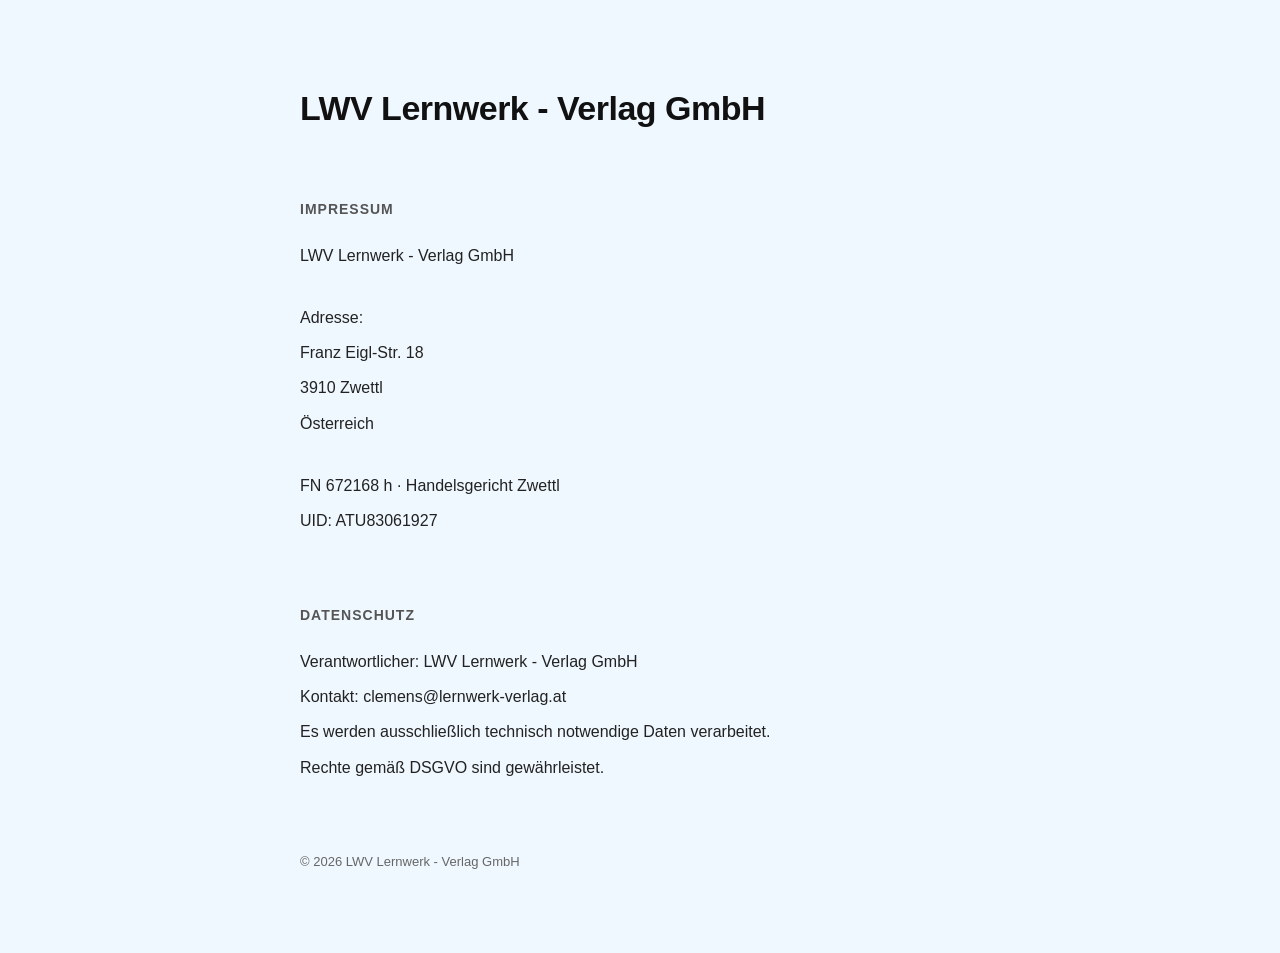
==== index.html @ 0a8e940d "index.html" ====
<!DOCTYPE html>
<html lang="de">
<head>
    <meta charset="UTF-8">
    <title>LWV Lernwerk - Verlag GmbH</title>
    <meta name="viewport" content="width=device-width, initial-scale=1.0">
    <link rel="stylesheet" href="styles.css">
</head>
<body>
    <div class="wrapper">

        <h1><strong>LWV Lernwerk - Verlag GmbH</strong></h1>

        <section>
            <h2>Impressum</h2>

            <p>LWV Lernwerk - Verlag GmbH</p>
            <br/>
            <p>Adresse:</p>
            <p>Franz Eigl-Str. 18</p>
            <p>3910 Zwettl</p>
            <p>Österreich</p>
            <br/>
            <p>FN 672168 h · Handelsgericht Zwettl</p>
            <p>UID: ATU83061927</p>
        </section>

        <section>
            <h2>Datenschutz</h2>

            <p>Verantwortlicher: LWV Lernwerk - Verlag GmbH</p>
            <p>Kontakt: clemens@lernwerk-verlag.at</p>
            <p>Es werden ausschließlich technisch notwendige Daten verarbeitet.</p>
            <p>Rechte gemäß DSGVO sind gewährleistet.</p>
        </section>

        <footer>
            © 2026 LWV Lernwerk - Verlag GmbH
        </footer>

    </div>
</body>
</html>
---- styles.css ----
/* Reset */
*,
*::before,
*::after {
    box-sizing: border-box;
    margin: 0;
    padding: 0;
}

@font-face {
  font-family: 'Inter';
  src: url('/inter/Inter-Medium.otf') format('otf');
  font-weight: 400;
}

/* Base */
body {
    font-family: 'Inter', -apple-system, BlinkMacSystemFont, 
               'Segoe UI', Roboto, Helvetica, Arial, sans-serif;
    background-color: aliceblue;
    color: #111;
    line-height: 1.7;
    padding: 80px 24px;
}

/* Layout */
.wrapper {
    max-width: 680px;
    margin: 0 auto;
}

/* Typography */
h1 {
    font-size: 34px;
    font-weight: 600;
    letter-spacing: -0.5px;
    margin-bottom: 60px;
}

h2 {
    font-size: 14px;
    font-weight: 600;
    letter-spacing: 1px;
    text-transform: uppercase;
    color: #555;
    margin-bottom: 20px;
}

p {
    font-size: 16px;
    margin-bottom: 8px;
    color: #222;
}

/* Section spacing */
section {
    margin-bottom: 70px;
}

/* Footer */
footer {
    font-size: 13px;
    color: #666;
    margin-top: 60px;
}
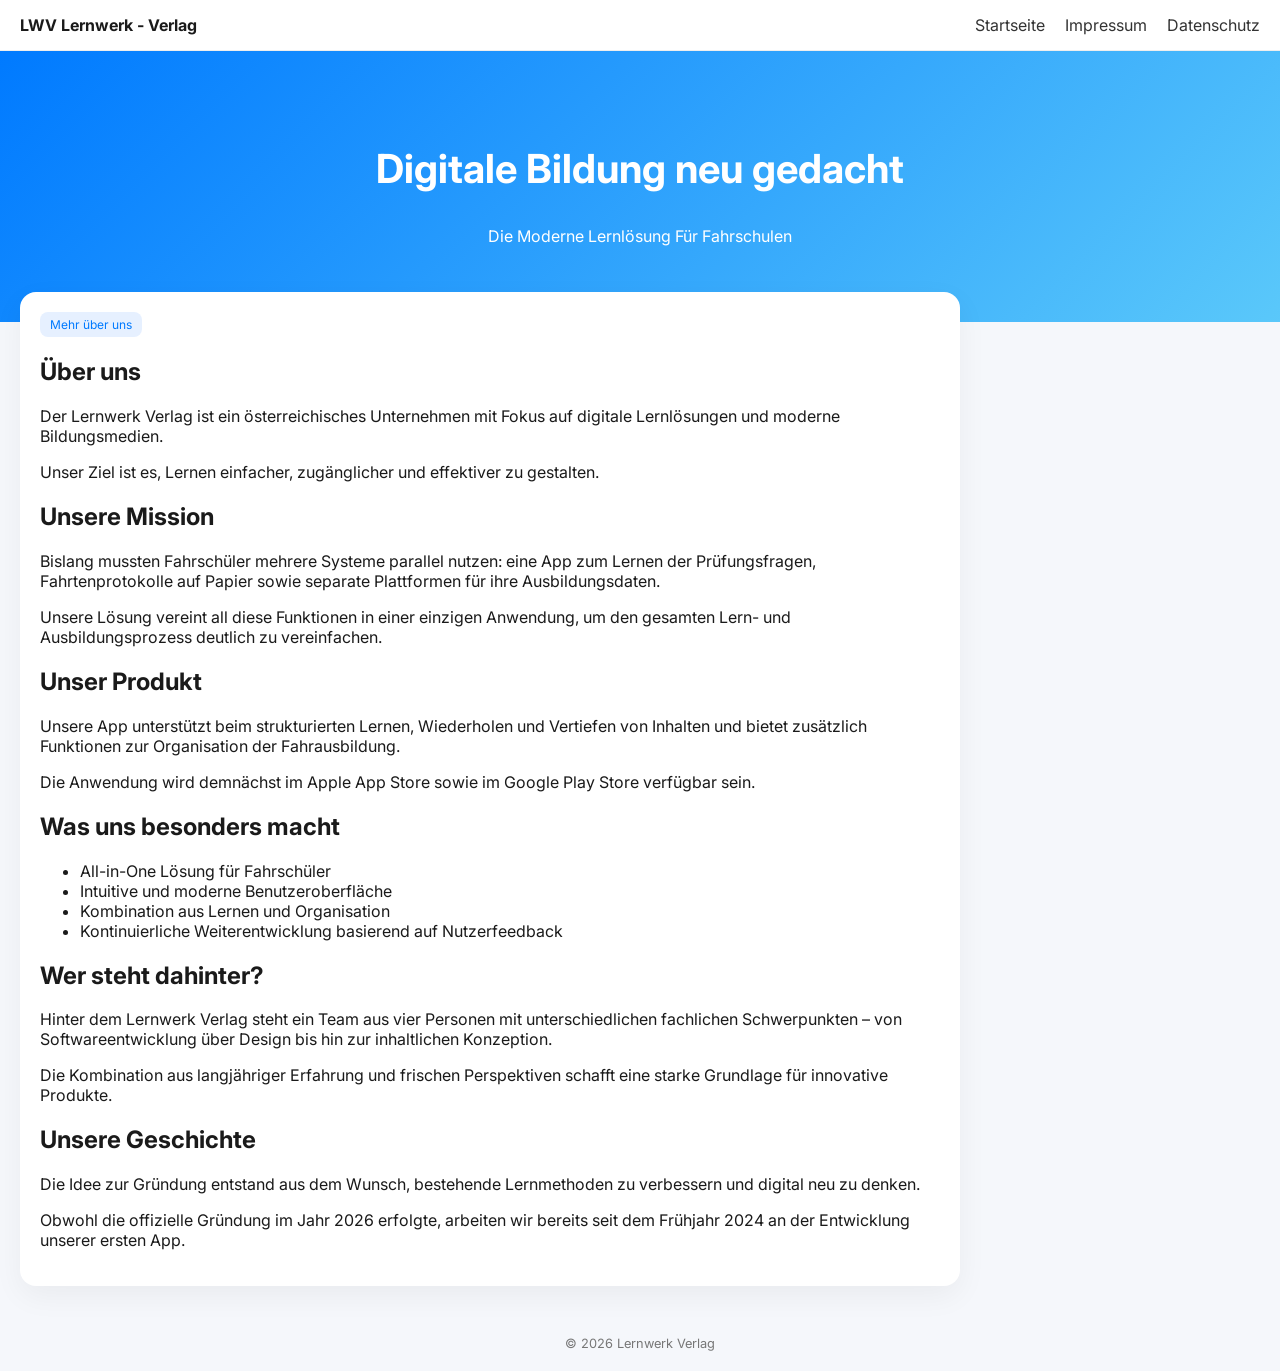
==== commit 4e2f3f59: "Refactored Website" ====
--- a/index.html
+++ b/index.html
@@ -1,43 +1,101 @@
 <!DOCTYPE html>
 <html lang="de">
+
 <head>
-    <meta charset="UTF-8">
-    <title>LWV Lernwerk - Verlag GmbH</title>
-    <meta name="viewport" content="width=device-width, initial-scale=1.0">
-    <link rel="stylesheet" href="styles.css">
+  <meta charset="UTF-8">
+  <meta name="viewport" content="width=device-width, initial-scale=1.0">
+  <title>LWV Lernwerk - Verlag</title>
+  <link rel="stylesheet" href="styles.css">
+  <link href="https://fonts.googleapis.com/css2?family=Inter:wght@300;400;600&display=swap" rel="stylesheet">
 </head>
+
 <body>
-    <div class="wrapper">
+  <header>
+    <div class="logo"><strong>LWV Lernwerk - Verlag</strong></div>
 
-        <h1><strong>LWV Lernwerk - Verlag GmbH</strong></h1>
+    <button class="menu-toggle" id="menu-toggle">
+      ☰
+    </button>
 
-        <section>
-            <h2>Impressum</h2>
+    <nav id="nav">
+      <a href="index.html">Startseite</a>
+      <a href="impressum.html">Impressum</a>
+      <a href="datenschutz.html">Datenschutz</a>
+    </nav>
+  </header>
+  <section class="hero">
+    <h1>Digitale Bildung neu gedacht</h1>
+    <p>Die Moderne Lernlösung Für Fahrschulen</p>
+  </section>
+  <div class="container">
 
-            <p>LWV Lernwerk - Verlag GmbH</p>
-            <br/>
-            <p>Adresse:</p>
-            <p>Franz Eigl-Str. 18</p>
-            <p>3910 Zwettl</p>
-            <p>Österreich</p>
-            <br/>
-            <p>FN 672168 h · Handelsgericht Zwettl</p>
-            <p>UID: ATU83061927</p>
-        </section>
+    <div class="badge">Mehr über uns</div>
 
-        <section>
-            <h2>Datenschutz</h2>
+    <h2>Über uns</h2>
+    <p>
+      Der Lernwerk Verlag ist ein österreichisches Unternehmen mit Fokus auf digitale Lernlösungen und moderne
+      Bildungsmedien.
+    </p>
+    <p>
+      Unser Ziel ist es, Lernen einfacher, zugänglicher und effektiver zu gestalten.
+    </p>
 
-            <p>Verantwortlicher: LWV Lernwerk - Verlag GmbH</p>
-            <p>Kontakt: clemens@lernwerk-verlag.at</p>
-            <p>Es werden ausschließlich technisch notwendige Daten verarbeitet.</p>
-            <p>Rechte gemäß DSGVO sind gewährleistet.</p>
-        </section>
+    <h2>Unsere Mission</h2>
+    <p>
+      Bislang mussten Fahrschüler mehrere Systeme parallel nutzen: eine App zum Lernen der Prüfungsfragen,
+      Fahrtenprotokolle auf Papier sowie separate Plattformen für ihre Ausbildungsdaten.
+    </p>
+    <p>
+      Unsere Lösung vereint all diese Funktionen in einer einzigen Anwendung, um den gesamten Lern- und
+      Ausbildungsprozess deutlich zu vereinfachen.
+    </p>
 
-        <footer>
-            © 2026 LWV Lernwerk - Verlag GmbH
-        </footer>
+    <h2>Unser Produkt</h2>
+    <p>
+      Unsere App unterstützt beim strukturierten Lernen, Wiederholen und Vertiefen von Inhalten und bietet zusätzlich
+      Funktionen zur Organisation der Fahrausbildung.
+    </p>
+    <p>
+      Die Anwendung wird demnächst im Apple App Store sowie im Google Play Store verfügbar sein.
+    </p>
 
-    </div>
+    <h2>Was uns besonders macht</h2>
+    <ul>
+      <li>All-in-One Lösung für Fahrschüler</li>
+      <li>Intuitive und moderne Benutzeroberfläche</li>
+      <li>Kombination aus Lernen und Organisation</li>
+      <li>Kontinuierliche Weiterentwicklung basierend auf Nutzerfeedback</li>
+    </ul>
+
+    <h2>Wer steht dahinter?</h2>
+    <p>
+      Hinter dem Lernwerk Verlag steht ein Team aus vier Personen mit unterschiedlichen fachlichen Schwerpunkten –
+      von Softwareentwicklung über Design bis hin zur inhaltlichen Konzeption.
+    </p>
+    <p>
+      Die Kombination aus langjähriger Erfahrung und frischen Perspektiven schafft eine starke Grundlage für innovative
+      Produkte.
+    </p>
+
+    <h2>Unsere Geschichte</h2>
+    <p>
+      Die Idee zur Gründung entstand aus dem Wunsch, bestehende Lernmethoden zu verbessern und digital neu zu denken.
+    </p>
+    <p>
+      Obwohl die offizielle Gründung im Jahr 2026 erfolgte, arbeiten wir bereits seit dem Frühjahr 2024 an der
+      Entwicklung unserer ersten App.
+    </p>
+
+  </div>
+  <footer>© 2026 Lernwerk Verlag</footer>
+  <script>
+    const toggle = document.getElementById('menu-toggle');
+    const nav = document.getElementById('nav');
+
+    toggle.addEventListener('click', () => {
+      nav.classList.toggle('active');
+    });
+  </script>
 </body>
+
 </html>
--- a/styles.css
+++ b/styles.css
@@ -1,65 +1,118 @@
-/* Reset */
-*,
-*::before,
-*::after {
-    box-sizing: border-box;
+body {
+    font-family: 'Inter', sans-serif;
     margin: 0;
-    padding: 0;
+    background: #f5f7fb;
+    color: #1a1a1a;
 }
 
-@font-face {
-  font-family: 'Inter';
-  src: url('/inter/Inter-Medium.otf') format('otf');
-  font-weight: 400;
+header {
+    background: white;
+    border-bottom: 1px solid #eee;
+    padding: 15px 20px;
+    display: flex;
+    justify-content: space-between;
+    align-items: center;
+    flex-wrap: wrap;
 }
 
-/* Base */
-body {
-    font-family: 'Inter', -apple-system, BlinkMacSystemFont, 
-               'Segoe UI', Roboto, Helvetica, Arial, sans-serif;
-    background-color: aliceblue;
-    color: #111;
-    line-height: 1.7;
-    padding: 80px 24px;
+.menu-toggle {
+    font-size: 1.5rem;
+    background: none;
+    border: none;
+    cursor: pointer;
+    display: block;
 }
 
-/* Layout */
-.wrapper {
-    max-width: 680px;
-    margin: 0 auto;
+nav {
+    width: 100%;
+    display: none;
+    flex-direction: column;
+    margin-top: 10px;
 }
 
-/* Typography */
-h1 {
-    font-size: 34px;
-    font-weight: 600;
-    letter-spacing: -0.5px;
-    margin-bottom: 60px;
+nav a {
+    padding: 10px 0;
+    text-decoration: none;
+    color: #333;
 }
 
-h2 {
-    font-size: 14px;
-    font-weight: 600;
-    letter-spacing: 1px;
-    text-transform: uppercase;
-    color: #555;
-    margin-bottom: 20px;
+nav.active {
+    display: flex;
 }
 
-p {
-    font-size: 16px;
-    margin-bottom: 8px;
-    color: #222;
+/* Desktop */
+@media (min-width: 768px) {
+    .menu-toggle {
+        display: none;
+    }
+
+    nav {
+        display: flex !important;
+        flex-direction: row;
+        width: auto;
+        margin-top: 0;
+    }
+
+    nav a {
+        margin-left: 20px;
+        padding: 0;
+    }
 }
 
-/* Section spacing */
-section {
-    margin-bottom: 70px;
+nav a:hover {
+    color: #007aff;
 }
 
-/* Footer */
+.hero {
+    padding: 60px 20px;
+    text-align: center;
+    background: linear-gradient(135deg, #007aff, #5ac8fa);
+    color: white;
+}
+
+.hero h1 {
+    font-size: 2rem;
+}
+
+.container {
+    max-width: 900px;
+    margin: -30px 20px 30px 20px;
+    padding: 20px;
+    background: white;
+    border-radius: 16px;
+    box-shadow: 0 10px 30px rgba(0, 0, 0, 0.05);
+}
+
+.badge {
+    display: inline-block;
+    background: #e6f0ff;
+    color: #007aff;
+    padding: 5px 10px;
+    border-radius: 8px;
+    font-size: 0.75rem;
+}
+
+.spacer {
+    height: 5vh;
+}
+
+.indent {
+    margin-left: 20px;
+}
+
 footer {
-    font-size: 13px;
-    color: #666;
-    margin-top: 60px;
+    text-align: center;
+    padding: 20px;
+    font-size: 0.8rem;
+    color: #777;
+}
+
+@media(min-width:768px) {
+    .hero h1 {
+        font-size: 2.5rem;
+    }
+
+    nav {
+        margin-top: 0;
+    }
 }
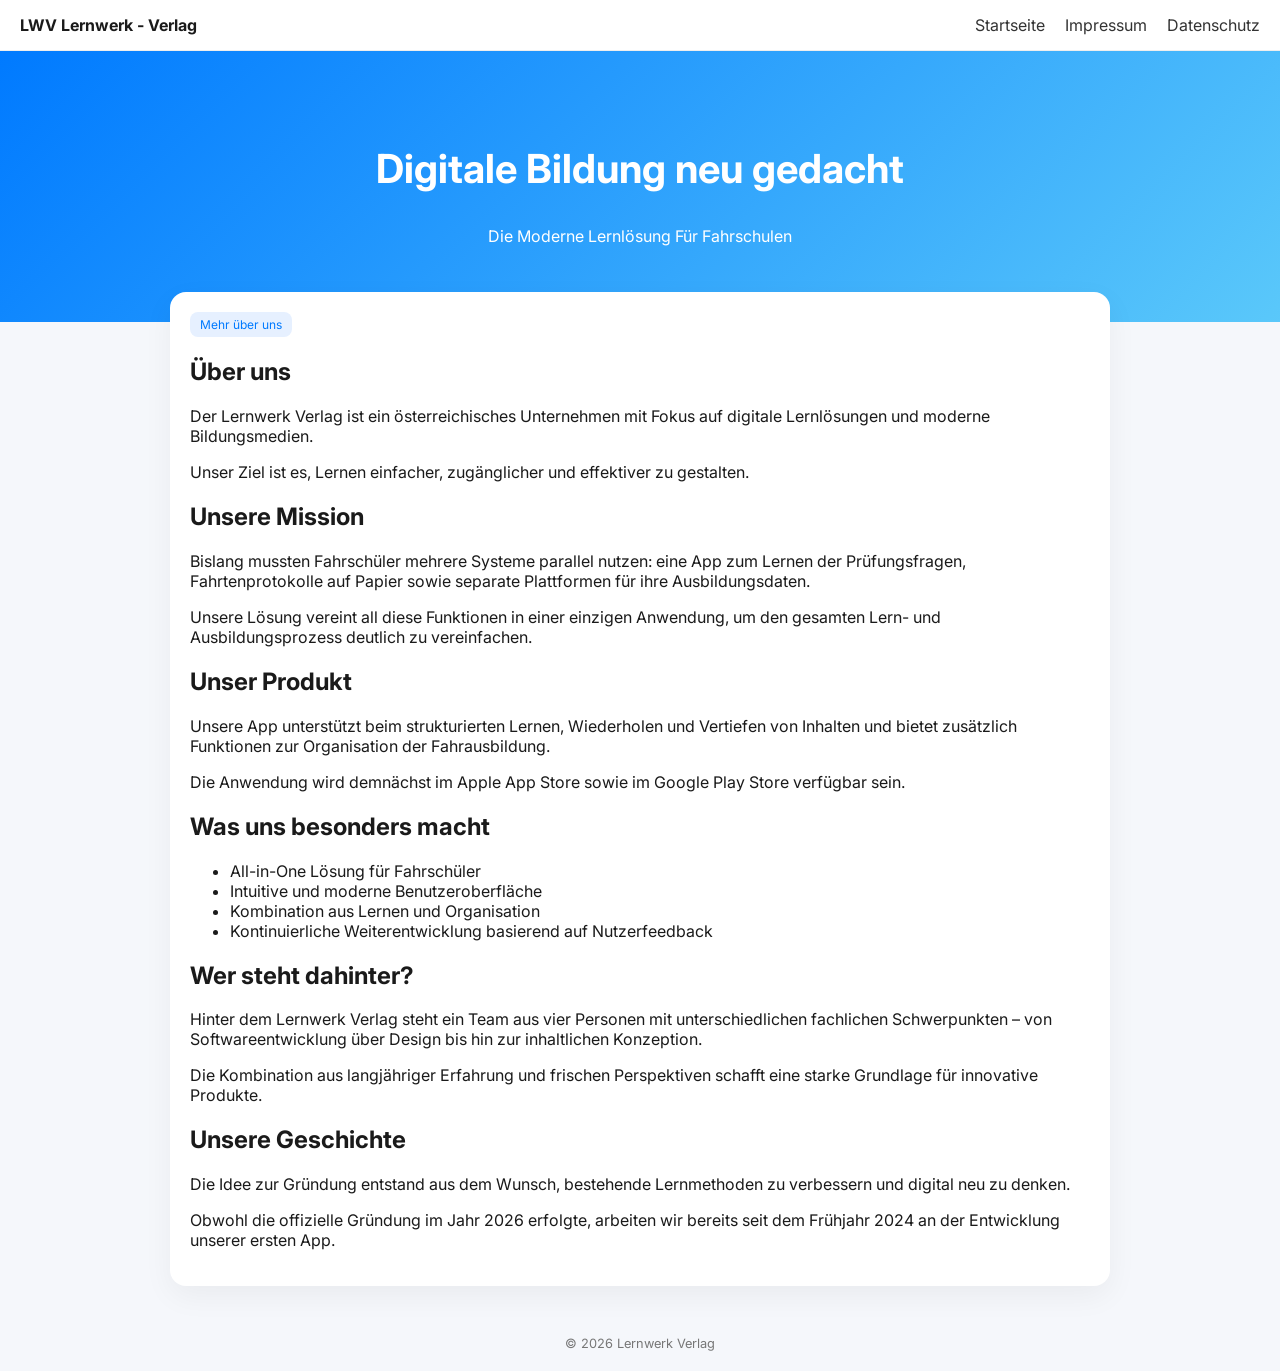
==== commit 8e300250: "Updated Routing" ====
--- a/index.html
+++ b/index.html
@@ -18,7 +18,7 @@
     </button>
 
     <nav id="nav">
-      <a href="index.html">Startseite</a>
+      <a href="#">Startseite</a>
       <a href="impressum.html">Impressum</a>
       <a href="datenschutz.html">Datenschutz</a>
     </nav>
--- a/styles.css
+++ b/styles.css
@@ -76,11 +76,13 @@
 
 .container {
     max-width: 900px;
-    margin: -30px 20px 30px 20px;
+    margin: -30px auto 30px auto;
+    width: calc(100% - 80px) !important;
     padding: 20px;
     background: white;
     border-radius: 16px;
     box-shadow: 0 10px 30px rgba(0, 0, 0, 0.05);
+    overflow-wrap: anywhere;
 }
 
 .badge {
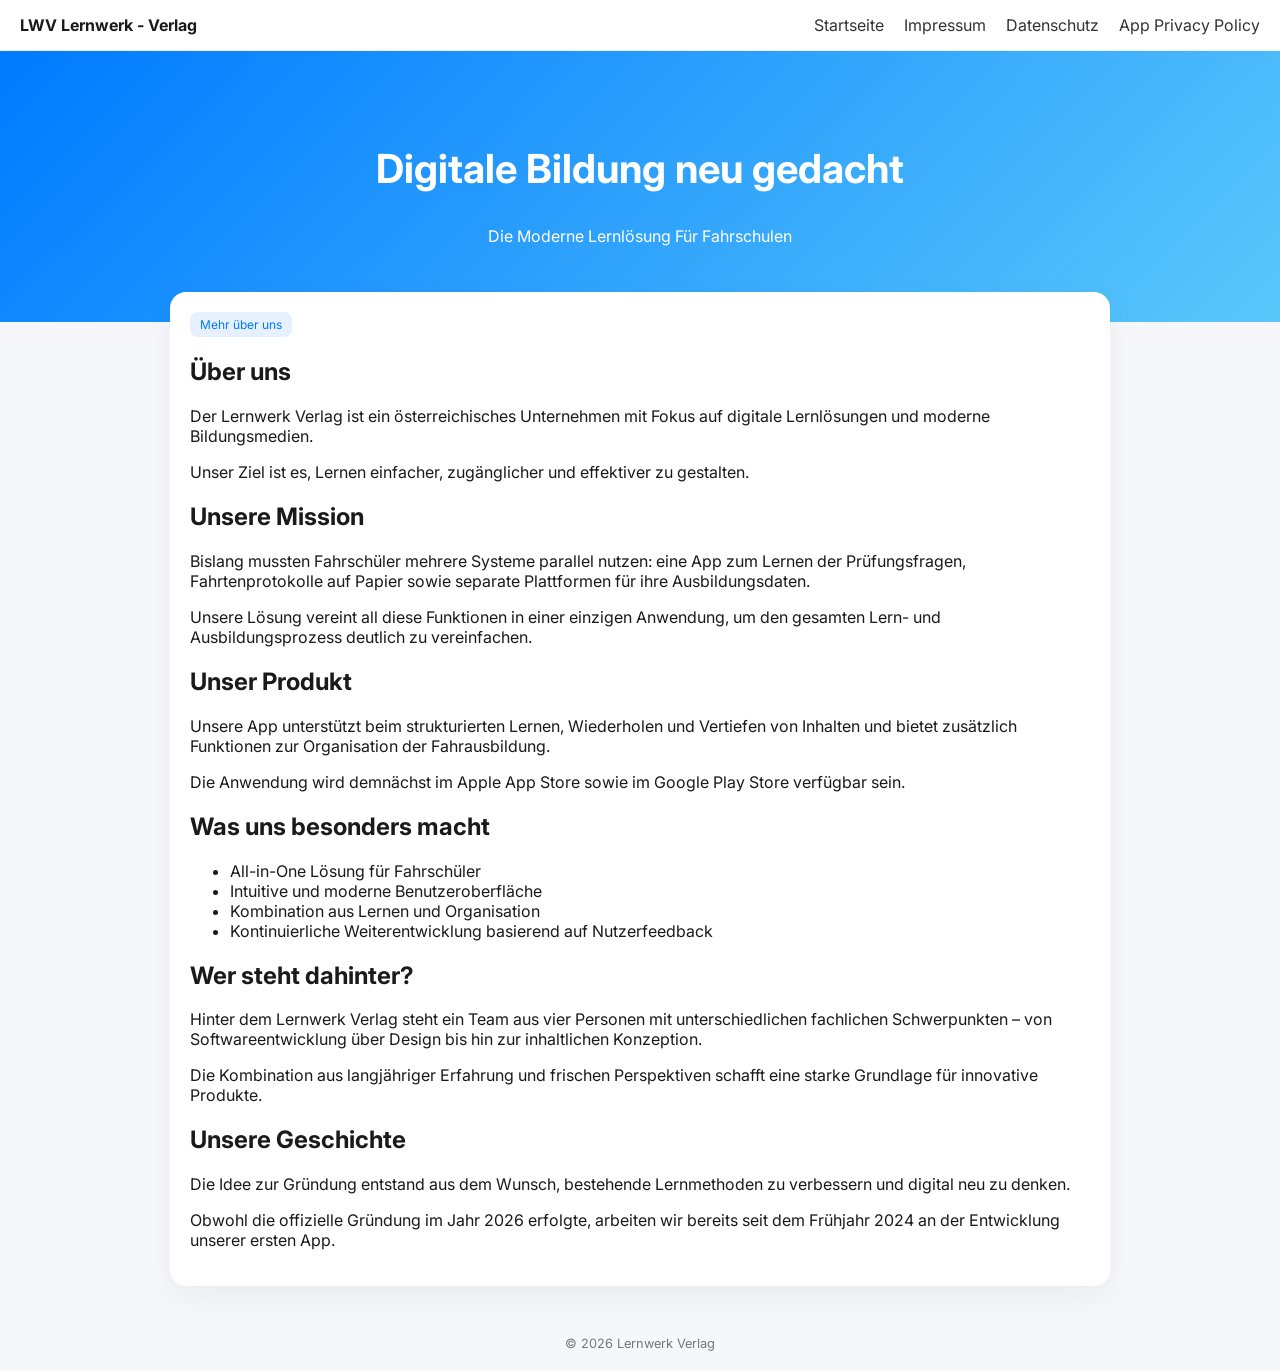
==== commit 03ba897c: "Added App Privacy Policy" ====
--- a/index.html
+++ b/index.html
@@ -6,6 +6,7 @@
   <meta name="viewport" content="width=device-width, initial-scale=1.0">
   <title>LWV Lernwerk - Verlag</title>
   <link rel="stylesheet" href="styles.css">
+  <link rel="icon" type="image/x-icon" href="logo.jpg">
   <link href="https://fonts.googleapis.com/css2?family=Inter:wght@300;400;600&display=swap" rel="stylesheet">
 </head>
 
@@ -21,6 +22,7 @@
       <a href="#">Startseite</a>
       <a href="impressum.html">Impressum</a>
       <a href="datenschutz.html">Datenschutz</a>
+      <a href="privacy-policy.html">App Privacy Policy</a>
     </nav>
   </header>
   <section class="hero">
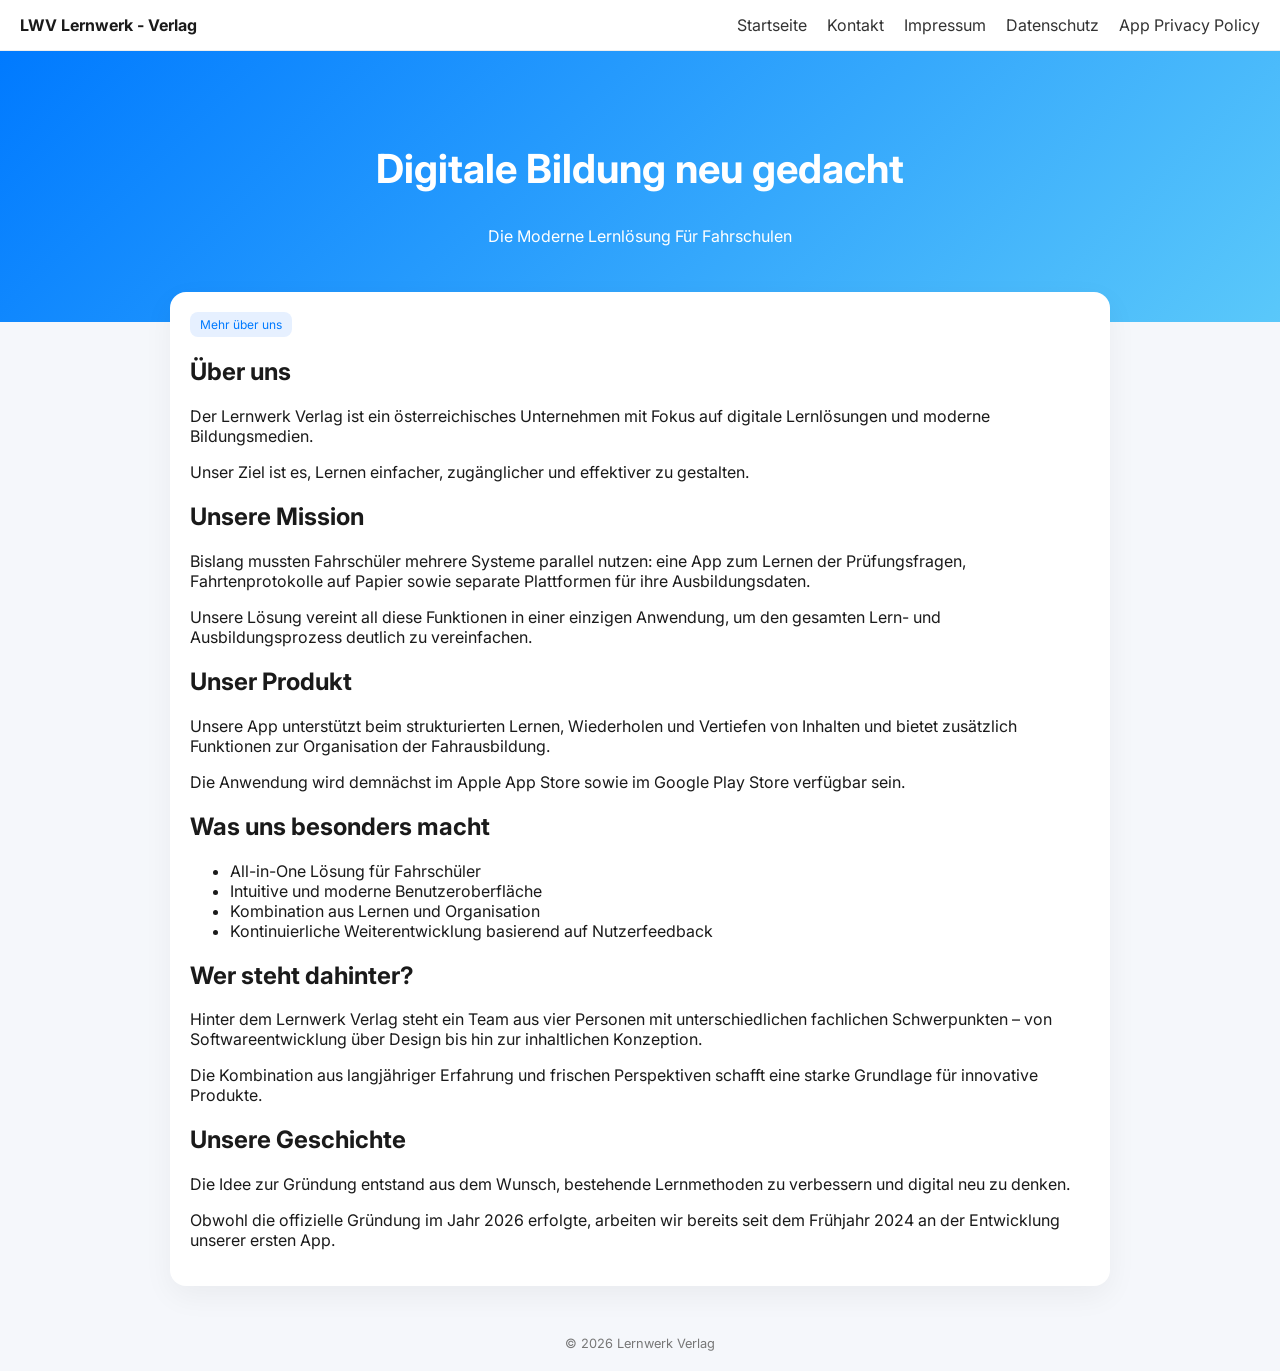
==== commit 3a8399f9: "Added Kontakt Page" ====
--- a/index.html
+++ b/index.html
@@ -20,6 +20,7 @@
 
     <nav id="nav">
       <a href="#">Startseite</a>
+      <a href="kontakt.html">Kontakt</a>
       <a href="impressum.html">Impressum</a>
       <a href="datenschutz.html">Datenschutz</a>
       <a href="privacy-policy.html">App Privacy Policy</a>
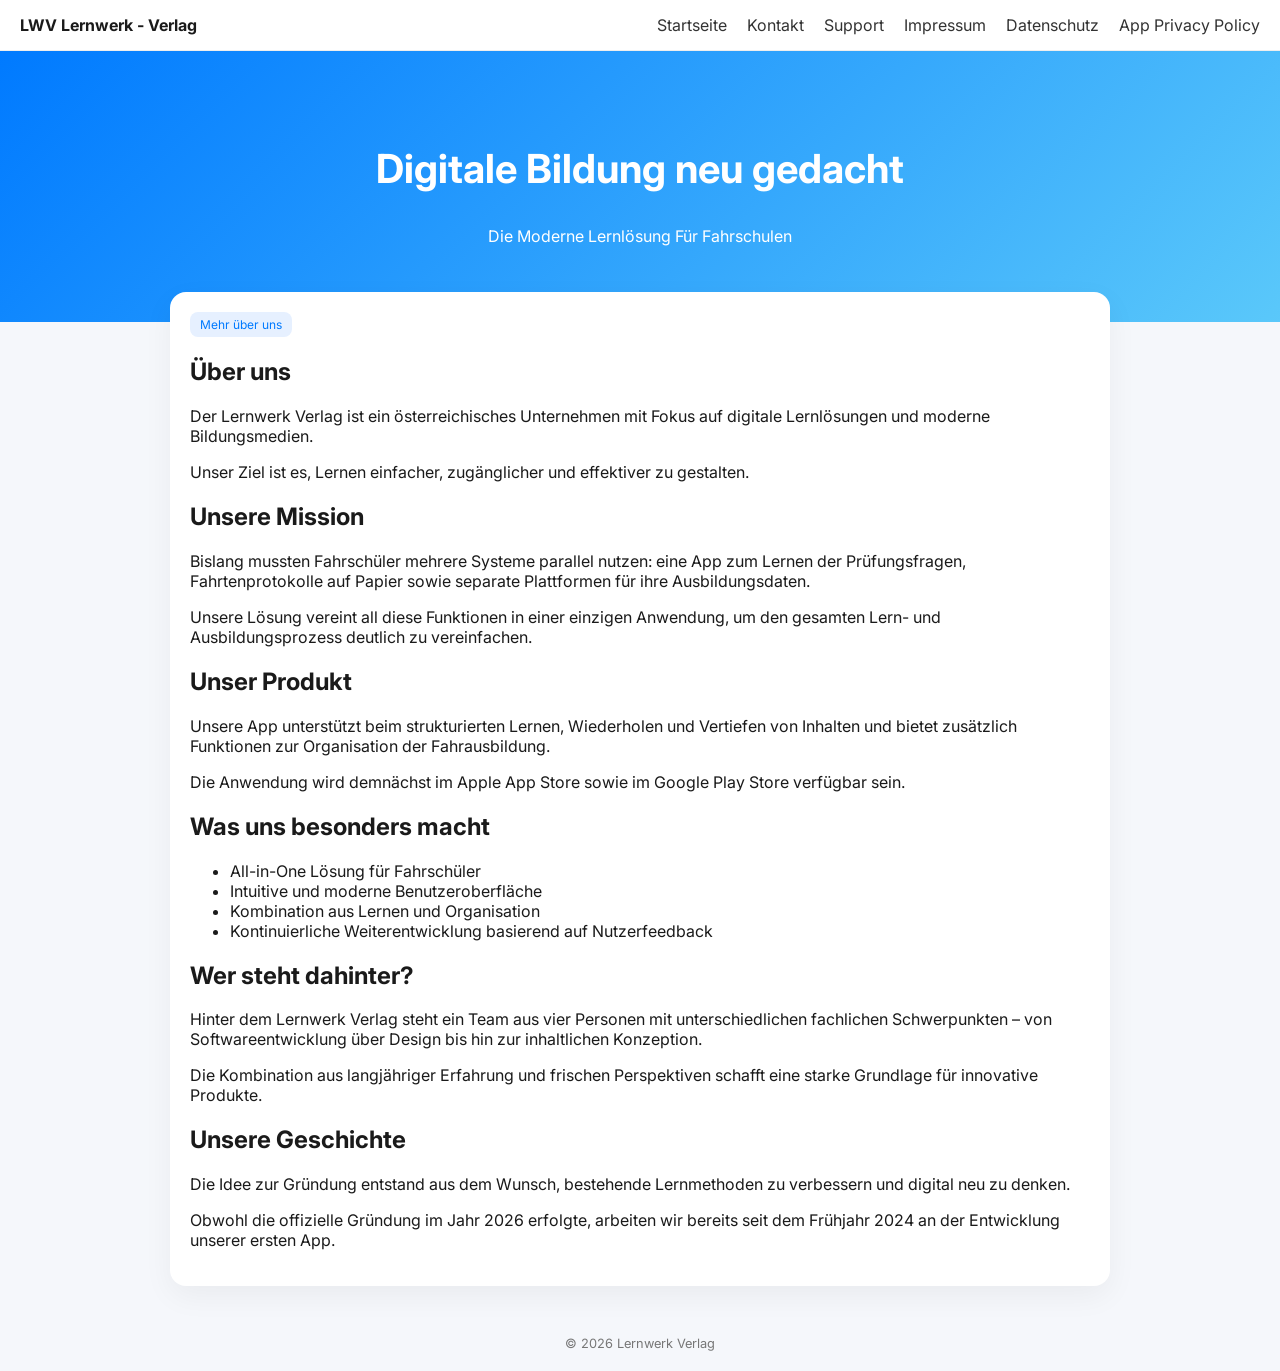
==== commit 4b7c18ac: "Added Support Page" ====
--- a/index.html
+++ b/index.html
@@ -21,6 +21,7 @@
     <nav id="nav">
       <a href="#">Startseite</a>
       <a href="kontakt.html">Kontakt</a>
+      <a href="support.html">Support</a>
       <a href="impressum.html">Impressum</a>
       <a href="datenschutz.html">Datenschutz</a>
       <a href="privacy-policy.html">App Privacy Policy</a>
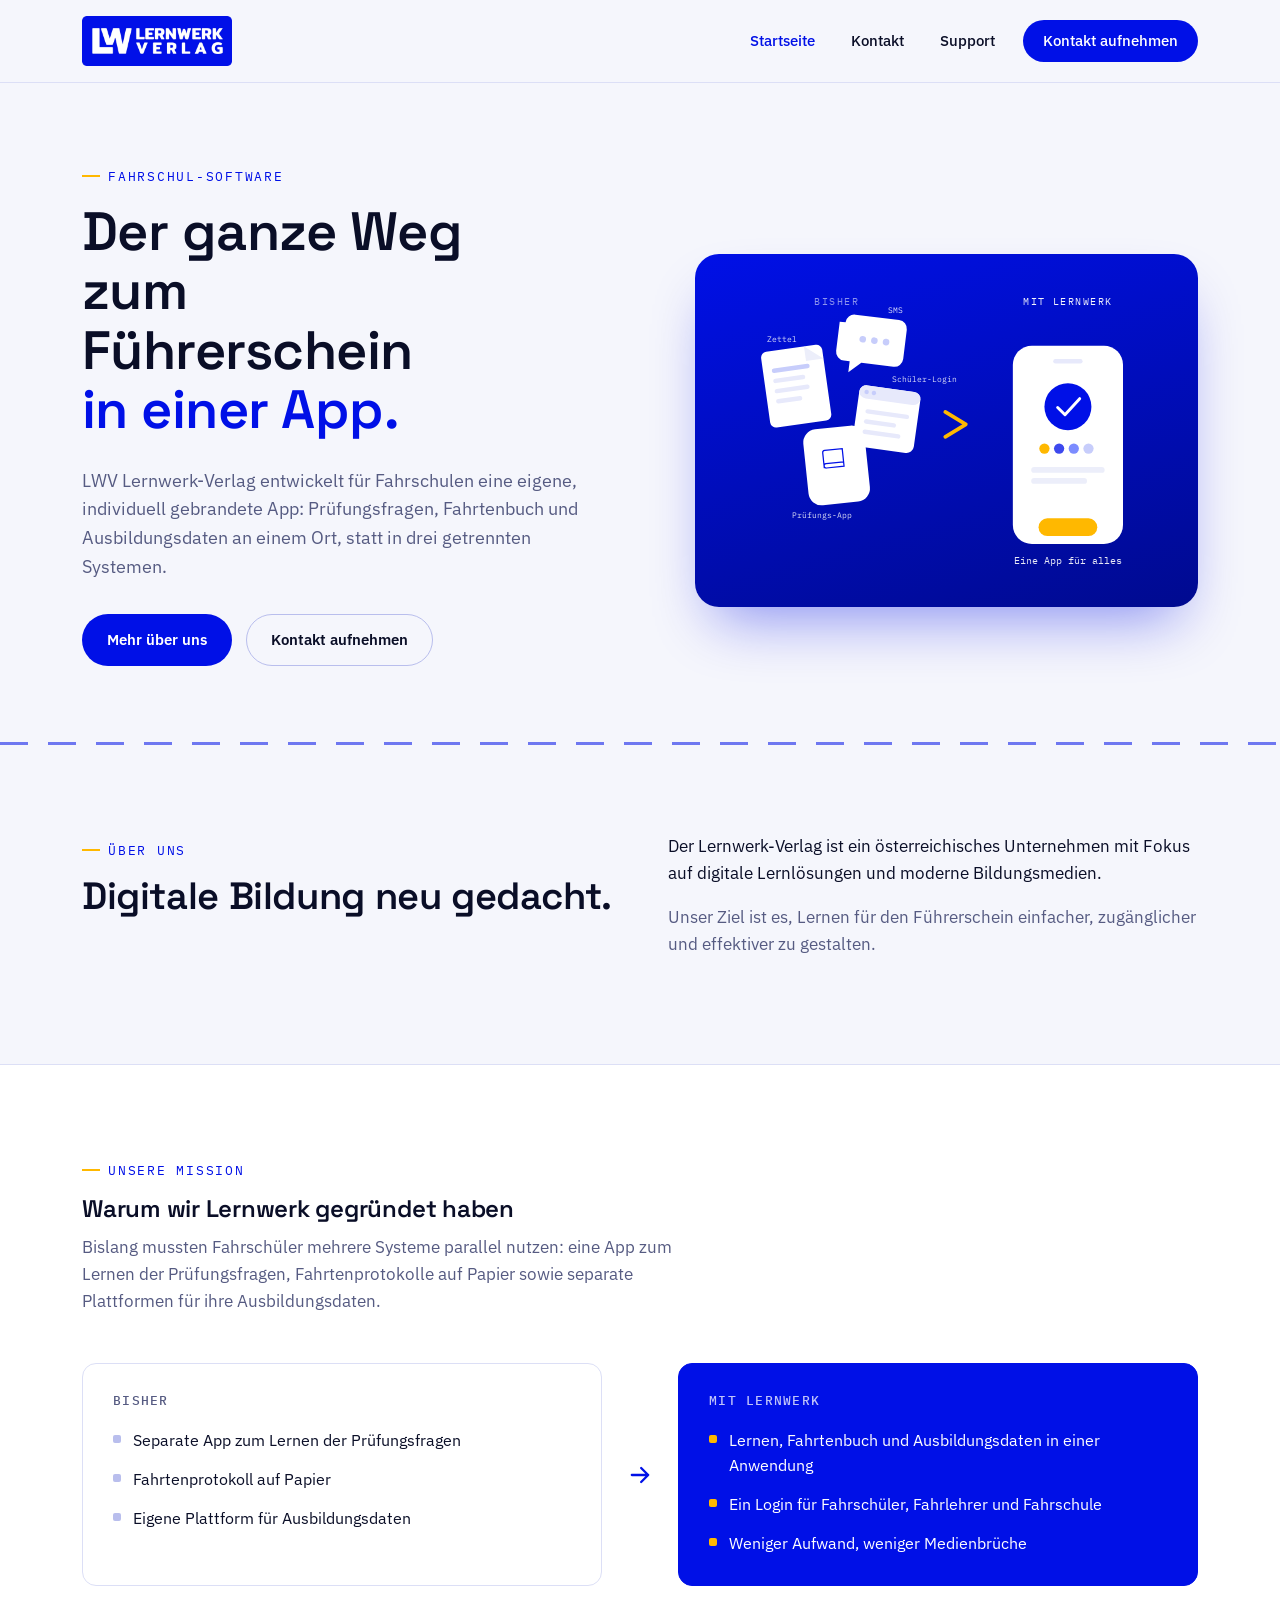
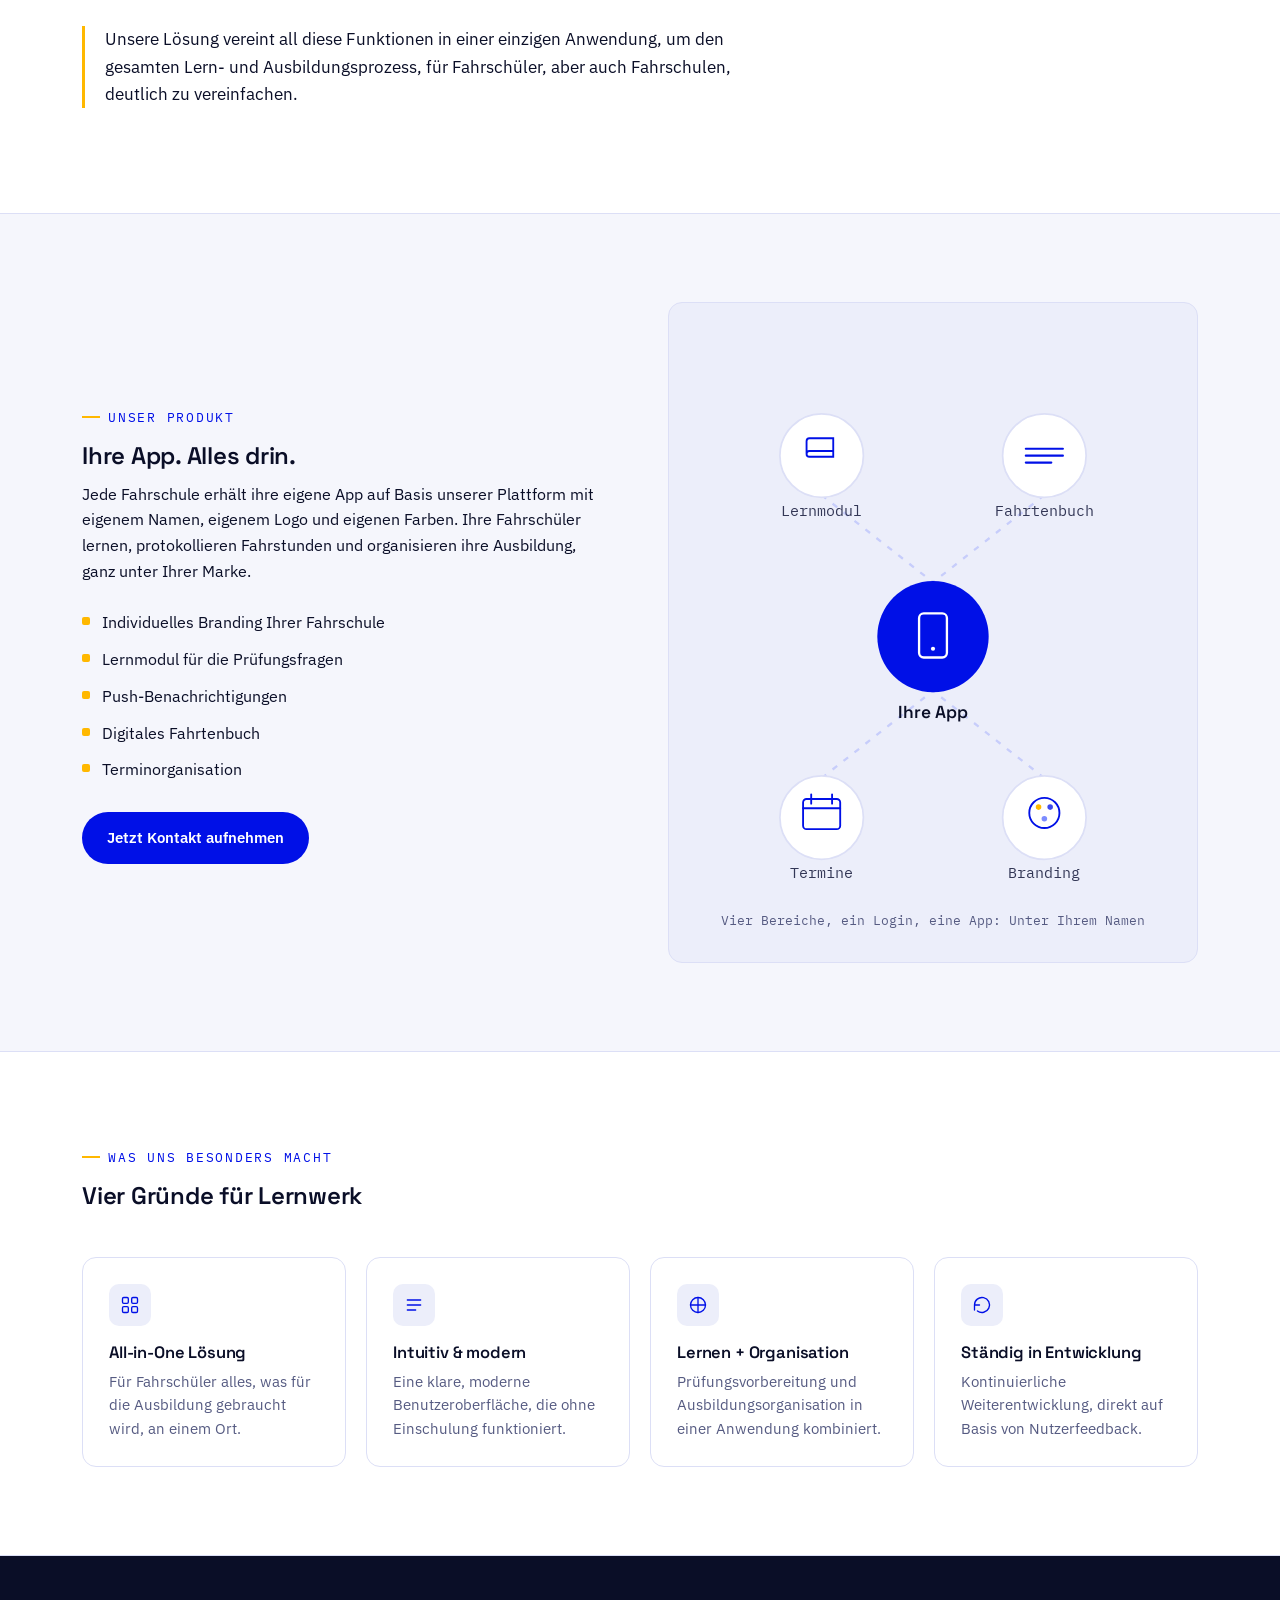
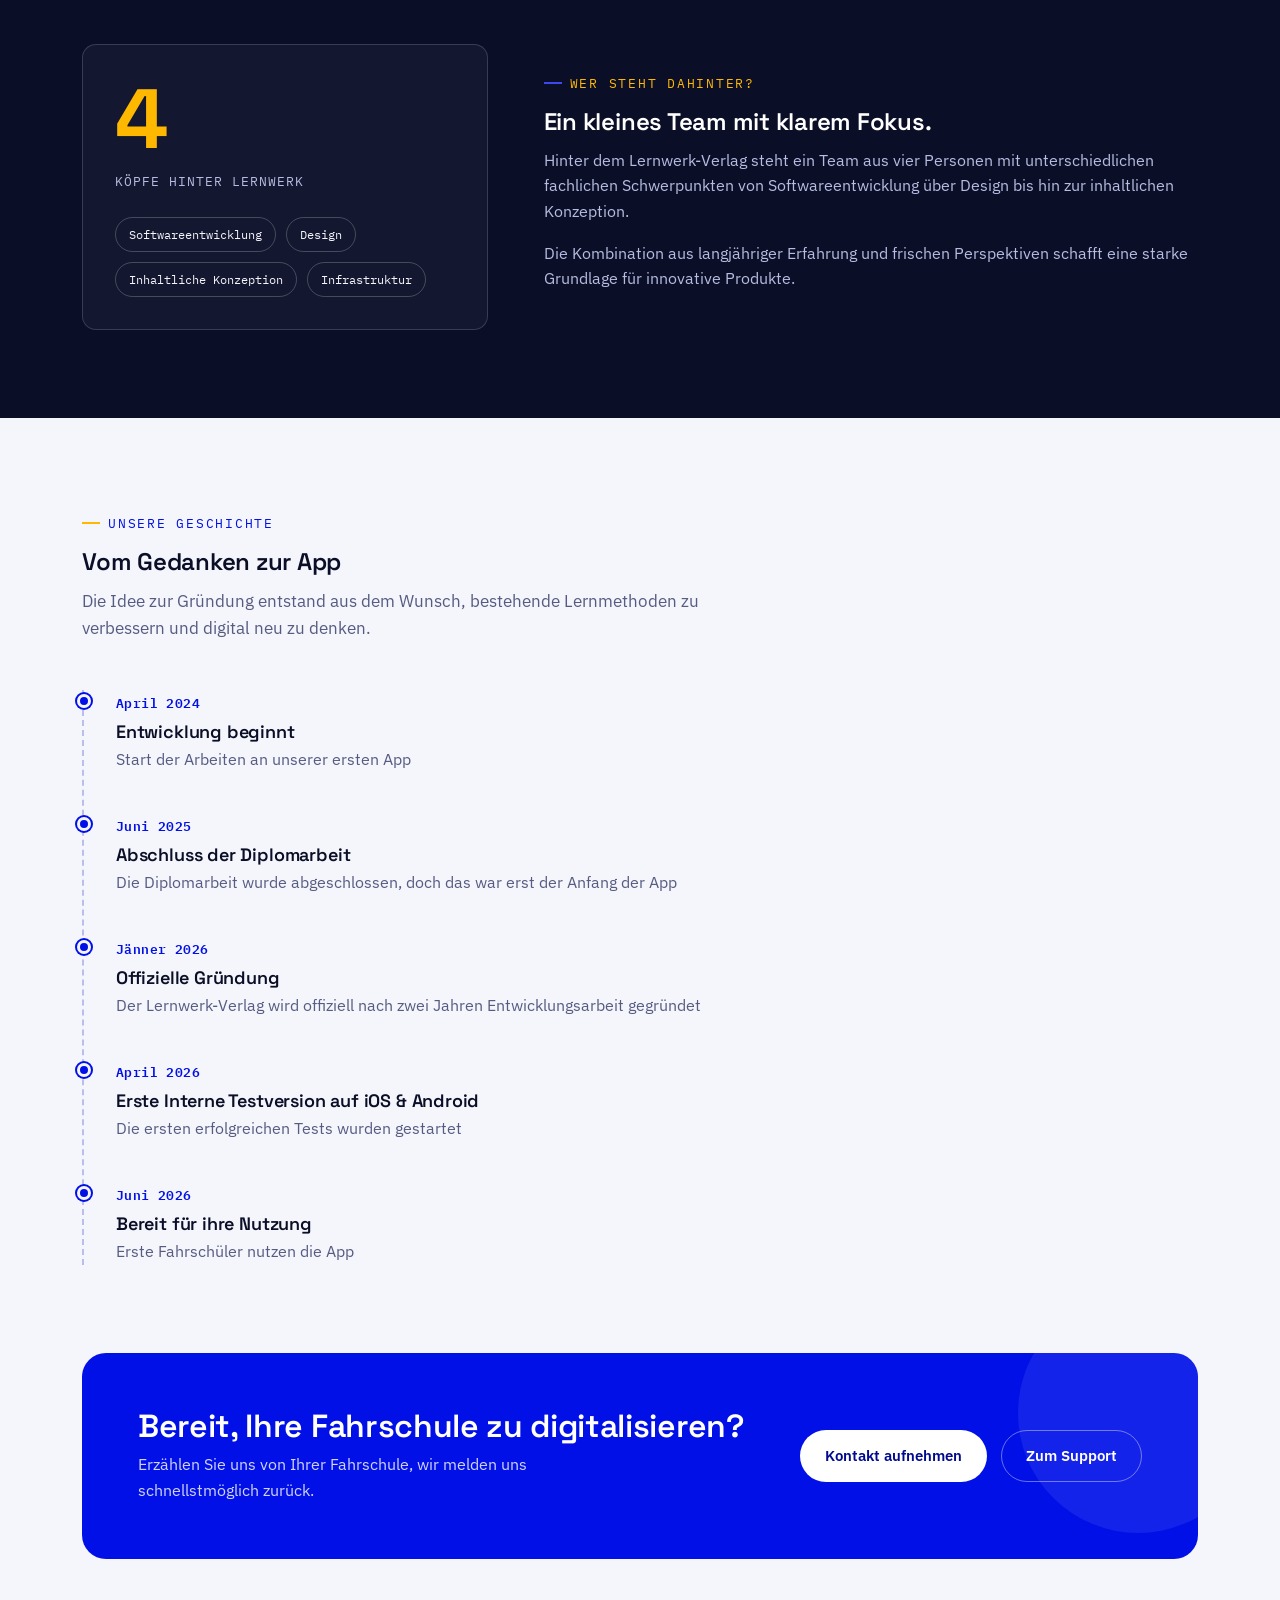
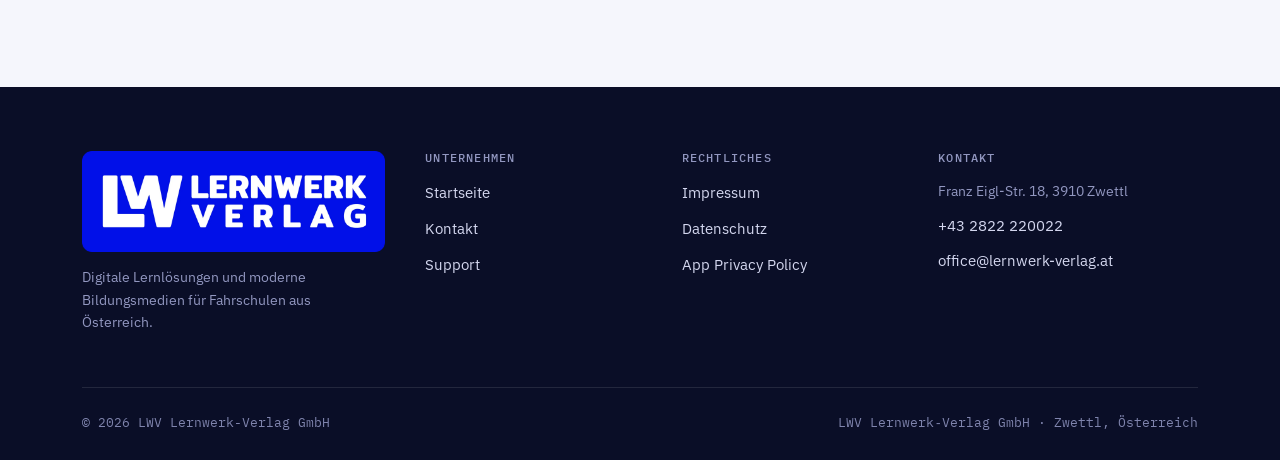
==== commit 65935dc0: "New Website" ====
--- a/index.html
+++ b/index.html
@@ -1,105 +1,385 @@
 <!DOCTYPE html>
 <html lang="de">
-
 <head>
-  <meta charset="UTF-8">
-  <meta name="viewport" content="width=device-width, initial-scale=1.0">
-  <title>LWV Lernwerk - Verlag</title>
-  <link rel="stylesheet" href="styles.css">
-  <link rel="icon" type="image/x-icon" href="logo.jpg">
-  <link href="https://fonts.googleapis.com/css2?family=Inter:wght@300;400;600&display=swap" rel="stylesheet">
+<meta charset="UTF-8">
+<meta name="viewport" content="width=device-width, initial-scale=1.0">
+<link rel="icon" type="image/x-icon" href="assets/img/LWV_Logo_White-Blue_1000x1000.ico">
+<title>LWV Lernwerk-Verlag — Die digitale Lernlösung für Fahrschulen</title>
+<meta name="description" content="LWV Lernwerk-Verlag entwickelt Apps für Fahrschulen: Lernen, Fahrtenbuch und Ausbildungsdaten in einer Anwendung.">
+<link rel="preconnect" href="https://fonts.googleapis.com">
+<link rel="preconnect" href="https://fonts.gstatic.com" crossorigin>
+<link href="https://fonts.googleapis.com/css2?family=Space+Grotesk:wght@500;600;700&family=IBM+Plex+Sans:wght@400;500;600&family=IBM+Plex+Mono:wght@400;500&display=swap" rel="stylesheet">
+<link rel="stylesheet" href="assets/css/style.css">
 </head>
-
 <body>
-  <header>
-    <div class="logo"><strong>LWV Lernwerk - Verlag</strong></div>
-
-    <button class="menu-toggle" id="menu-toggle">
-      ☰
-    </button>
-
-    <nav id="nav">
-      <a href="#">Startseite</a>
+
+<header class="site-header">
+  <div class="header-inner">
+    <a href="index.html" class="brand">
+      <img src="assets/img/LWV_LERNWERK_VERLAG_Logo_White-Blue_1920x640.webp" class="logo_full"/>
+    </a>
+    <button class="nav-toggle" aria-label="Menü öffnen" aria-expanded="false"><span></span></button>
+    <nav class="main-nav">
+      <a href="index.html" class="is-active">Startseite</a>
       <a href="kontakt.html">Kontakt</a>
       <a href="support.html">Support</a>
-      <a href="impressum.html">Impressum</a>
-      <a href="datenschutz.html">Datenschutz</a>
-      <a href="privacy-policy.html">App Privacy Policy</a>
+      <a href="kontakt.html" class="nav-cta">Kontakt aufnehmen</a>
     </nav>
-  </header>
+  </div>
+</header>
+
+<main>
+
+  <!-- HERO -->
   <section class="hero">
-    <h1>Digitale Bildung neu gedacht</h1>
-    <p>Die Moderne Lernlösung Für Fahrschulen</p>
-  </section>
+    <div class="container hero-inner">
+      <div>
+        <span class="eyebrow">Fahrschul-Software</span>
+        <h1>Der ganze Weg zum Führerschein <br><em>in einer App.</em></h1>
+        <p class="hero-sub">LWV Lernwerk&#8209;Verlag entwickelt für Fahrschulen eine eigene, individuell gebrandete App: Prüfungsfragen, Fahrtenbuch und Ausbildungsdaten an einem Ort, statt in drei getrennten Systemen.</p>
+        <div class="hero-actions">
+          <a href="#ueber-uns" class="btn btn-primary">Mehr über uns</a>
+          <a href="kontakt.html" class="btn btn-ghost">Kontakt aufnehmen</a>
+        </div>
+        <!--div class="hero-meta">
+          <span><strong>2024</strong> — Entwicklungsstart</span>
+          <span><strong>2026</strong> — Gründung</span>
+          <span><strong>Sitz</strong> — Zwettl, Niederösterreich</span>
+        </div-->
+      </div>
+
+      <div class="route-card">
+        <svg viewBox="0 0 600 420" fill="none" xmlns="http://www.w3.org/2000/svg" aria-hidden="true" preserveAspectRatio="xMidYMid meet">
+          <text x="150" y="40" text-anchor="middle" fill="#ffffff" opacity="0.55" font-size="13" letter-spacing="2" style="font-family: var(--font-mono), monospace;">BISHER</text>
+          <text x="465" y="40" text-anchor="middle" fill="#ffffff" opacity="0.95" font-size="13" letter-spacing="2" style="font-family: var(--font-mono), monospace;">MIT LERNWERK</text>
+
+          <!-- BISHER: verstreute, unverbundene Werkzeuge -->
+          <g transform="rotate(-8 95 150)">
+            <rect x="53" y="98" width="84" height="104" rx="8" fill="#ffffff"/>
+            <path d="M113 98 L137 118 L113 118 Z" fill="#eceefa"/>
+            <rect x="65" y="122" width="52" height="6" rx="3" fill="#c7cdfb"/>
+            <rect x="65" y="136" width="44" height="6" rx="3" fill="#e7e9fb"/>
+            <rect x="65" y="150" width="48" height="6" rx="3" fill="#e7e9fb"/>
+            <rect x="65" y="164" width="36" height="6" rx="3" fill="#e7e9fb"/>
+          </g>
+          <text x="75" y="90" text-anchor="middle" fill="#ffffff" opacity="0.85" font-size="11" style="font-family: var(--font-mono), monospace;">Zettel</text>
+
+          <g transform="rotate(7 200 100)">
+            <path d="M158 68a12 12 0 0 1 12-12h60a12 12 0 0 1 12 12v40a12 12 0 0 1-12 12h-44l-16 15v-15h-8a12 12 0 0 1-12-12V68z" fill="#ffffff"/>
+            <circle cx="184" cy="88" r="4.5" fill="#c7cdfb"/>
+            <circle cx="200" cy="88" r="4.5" fill="#c7cdfb"/>
+            <circle cx="216" cy="88" r="4.5" fill="#c7cdfb"/>
+          </g>
+          <text x="230" y="50" text-anchor="middle" fill="#ffffff" opacity="0.85" font-size="11" style="font-family: var(--font-mono), monospace;">SMS</text>
+
+          <g transform="rotate(-6 150 258)">
+            <rect x="108" y="206" width="84" height="104" rx="18" fill="#ffffff"/>
+            <path d="M133 249a3 3 0 0 1 3-3h24M133 249a3 3 0 0 0 3 3h24v-24h-24a3 3 0 0 0-3 3v21z" stroke="#0010e7" stroke-width="1.7" transform="translate(0 8)"/>
+          </g>
+          <text x="130" y="330" text-anchor="middle" fill="#ffffff" opacity="0.85" font-size="11" style="font-family: var(--font-mono), monospace;">Prüfungs-App</text>
+
+          <g transform="rotate(8 218 195)">
+            <rect x="176" y="153" width="84" height="84" rx="10" fill="#ffffff"/>
+            <rect x="176" y="153" width="84" height="18" rx="10" fill="#e7e9fb"/>
+            <circle cx="186" cy="162" r="3" fill="#c7cdfb"/>
+            <circle cx="196" cy="162" r="3" fill="#c7cdfb"/>
+            <rect x="188" y="185" width="60" height="6" rx="3" fill="#e7e9fb"/>
+            <rect x="188" y="199" width="44" height="6" rx="3" fill="#e7e9fb"/>
+            <rect x="188" y="213" width="52" height="6" rx="3" fill="#e7e9fb"/>
+          </g>
+          <text x="270" y="145" text-anchor="middle" fill="#ffffff" opacity="0.85" font-size="11" style="font-family: var(--font-mono), monospace;">Schüler-Login</text>
+
+          <!-- Pfeil: wird zu -->
+          <path d="M298 185 L326 202 L298 219" stroke="#ffb800" stroke-width="5" fill="none" stroke-linecap="round" stroke-linejoin="round"/>
+
+          <!-- MIT LERNWERK: eine App -->
+          <rect x="390" y="95" width="150" height="270" rx="26" fill="#ffffff"/>
+          <rect x="445" y="113" width="40" height="6" rx="3" fill="#e7e9fb"/>
+
+          <circle cx="465" cy="178" r="32" fill="#0010e7"/>
+          <path d="M451 179 l10 10 20-22" stroke="#ffffff" stroke-width="4" fill="none" stroke-linecap="round" stroke-linejoin="round"/>
+
+          <circle cx="433" cy="235" r="7" fill="#ffb800"/>
+          <circle cx="453" cy="235" r="7" fill="#3d49ee"/>
+          <circle cx="473" cy="235" r="7" fill="#7c8cff"/>
+          <circle cx="493" cy="235" r="7" fill="#c7cdfb"/>
+
+          <rect x="415" y="260" width="100" height="8" rx="4" fill="#eceefa"/>
+          <rect x="415" y="275" width="76" height="8" rx="4" fill="#eceefa"/>
+
+          <rect x="425" y="330" width="80" height="24" rx="12" fill="#ffb800"/>
+
+          <text x="465" y="392" text-anchor="middle" fill="#ffffff" opacity="0.9" font-size="13" style="font-family: var(--font-mono), monospace;">Eine App für alles</text>
+        </svg>
+      </div>
+    </div>
+  </section>
+
+  <div class="lane-divider"></div>
+
+  <!-- ÜBER UNS -->
+  <section class="section" id="ueber-uns">
+    <div class="container about-grid">
+      <div>
+        <span class="eyebrow">Über uns</span>
+        <h2>Digitale Bildung neu gedacht.</h2>
+      </div>
+      <div class="about-copy">
+        <p>Der Lernwerk&#8209;Verlag ist ein österreichisches Unternehmen mit Fokus auf digitale Lernlösungen und moderne Bildungsmedien.</p>
+        <p>Unser Ziel ist es, Lernen für den Führerschein einfacher, zugänglicher und effektiver zu gestalten.</p>
+      </div>
+    </div>
+  </section>
+
+  <!-- MISSION -->
+  <section class="section section-alt">
+    <div class="container">
+      <div class="section-head">
+        <span class="eyebrow">Unsere Mission</span>
+        <h2>Warum wir Lernwerk gegründet haben</h2>
+        <p>Bislang mussten Fahrschüler mehrere Systeme parallel nutzen: eine App zum Lernen der Prüfungsfragen, Fahrtenprotokolle auf Papier sowie separate Plattformen für ihre Ausbildungsdaten.</p>
+      </div>
+
+      <div class="compare">
+        <div class="compare-card">
+          <h3>Bisher</h3>
+          <ul class="compare-list">
+            <li>Separate App zum Lernen der Prüfungsfragen</li>
+            <li>Fahrtenprotokoll auf Papier</li>
+            <li>Eigene Plattform für Ausbildungsdaten</li>
+          </ul>
+        </div>
+        <div class="compare-arrow" aria-hidden="true">
+          <svg width="28" height="28" viewBox="0 0 24 24" fill="none"><path d="M5 12h14M13 6l6 6-6 6" stroke="currentColor" stroke-width="2" stroke-linecap="round" stroke-linejoin="round"/></svg>
+        </div>
+        <div class="compare-card is-solution">
+          <h3>Mit Lernwerk</h3>
+          <ul class="compare-list">
+            <li>Lernen, Fahrtenbuch und Ausbildungsdaten in einer Anwendung</li>
+            <li>Ein Login für Fahrschüler, Fahrlehrer und Fahrschule</li>
+            <li>Weniger Aufwand, weniger Medienbrüche</li>
+          </ul>
+        </div>
+      </div>
+
+      <p class="mission-close">Unsere Lösung vereint all diese Funktionen in einer einzigen Anwendung, um den gesamten Lern- und Ausbildungsprozess, für Fahrschüler, aber auch Fahrschulen, deutlich zu vereinfachen.</p>
+    </div>
+  </section>
+
+  <!-- PRODUKT -->
+  <section class="section" id="produkt">
+    <div class="container product">
+      <div>
+        <span class="eyebrow">Unser Produkt</span>
+        <h2>Ihre App. Alles drin.</h2>
+        <p>Jede Fahrschule erhält ihre eigene App auf Basis unserer Plattform mit eigenem Namen, eigenem Logo und eigenen Farben. Ihre Fahrschüler lernen, protokollieren Fahrstunden und organisieren ihre Ausbildung, ganz unter Ihrer Marke.</p>
+
+        <ul class="check-list">
+          <li>Individuelles Branding Ihrer Fahrschule</li>
+          <li>Lernmodul für die Prüfungsfragen</li>
+          <li>Push-Benachrichtigungen</li>
+          <li>Digitales Fahrtenbuch</li>
+          <li>Terminorganisation</li>
+        </ul>
+
+        <a href="kontakt.html" class="btn btn-primary">Jetzt Kontakt aufnehmen</a>
+      </div>
+
+      <div class="product-panel">
+        <div class="concept-diagram">
+          <svg viewBox="0 0 400 480" fill="none" xmlns="http://www.w3.org/2000/svg" aria-hidden="true">
+            <!-- connectors (drawn first, hidden under the circles at both ends) -->
+            <path d="M104 138 L 224 232" stroke="#c7cdfb" stroke-width="2" stroke-dasharray="5 7"/>
+            <path d="M296 138 L 176 232" stroke="#c7cdfb" stroke-width="2" stroke-dasharray="5 7"/>
+            <path d="M104 382 L 224 288" stroke="#c7cdfb" stroke-width="2" stroke-dasharray="5 7"/>
+            <path d="M296 382 L 176 288" stroke="#c7cdfb" stroke-width="2" stroke-dasharray="5 7"/>
+
+            <!-- node 1: Lernmodul -->
+            <circle cx="104" cy="104" r="36" fill="#ffffff" stroke="#dcdff6" stroke-width="1.5"/>
+            <path d="M92 92.5A2.5 2.5 0 0 1 94.5 90H115M92 92.5A2.5 2.5 0 0 0 94.5 95H115V79H94.5A2.5 2.5 0 0 0 92 81.5v11z" stroke="#0010e7" stroke-width="1.6" transform="translate(-1 10)"/>
+            <text x="104" y="156" text-anchor="middle" fill="#333756" font-size="13" style="font-family: var(--font-mono), monospace;">Lernmodul</text>
+
+            <!-- node 2: Fahrtenbuch -->
+            <circle cx="296" cy="104" r="36" fill="#ffffff" stroke="#dcdff6" stroke-width="1.5"/>
+            <path d="M280 98h32M280 104h32M280 110h22" stroke="#0010e7" stroke-width="1.8" stroke-linecap="round"/>
+            <text x="296" y="156" text-anchor="middle" fill="#333756" font-size="13" style="font-family: var(--font-mono), monospace;">Fahrtenbuch</text>
+
+            <!-- hub: Ihre App -->
+            <circle cx="200" cy="260" r="48" fill="#0010e7"/>
+            <rect x="188" y="240" width="24" height="38" rx="4" fill="none" stroke="#ffffff" stroke-width="2"/>
+            <circle cx="200" cy="270.5" r="1.8" fill="#ffffff"/>
+            <text x="200" y="330" text-anchor="middle" fill="#0a0e27" font-size="15" font-weight="600" style="font-family: var(--font-display), sans-serif;">Ihre App</text>
+
+            <!-- node 3: Termine -->
+            <circle cx="104" cy="416" r="36" fill="#ffffff" stroke="#dcdff6" stroke-width="1.5"/>
+            <rect x="88" y="400" width="32" height="26" rx="3" stroke="#0010e7" stroke-width="1.6"/>
+            <path d="M88 408h32M95 396v8M113 396v8" stroke="#0010e7" stroke-width="1.6" stroke-linecap="round"/>
+            <text x="104" y="468" text-anchor="middle" fill="#333756" font-size="13" style="font-family: var(--font-mono), monospace;">Termine</text>
+
+            <!-- node 4: Branding -->
+            <circle cx="296" cy="416" r="36" fill="#ffffff" stroke="#dcdff6" stroke-width="1.5"/>
+            <circle cx="296" cy="412" r="13" fill="none" stroke="#0010e7" stroke-width="1.6"/>
+            <circle cx="291" cy="407" r="2.4" fill="#ffb800"/>
+            <circle cx="301" cy="407" r="2.4" fill="#3d49ee"/>
+            <circle cx="296" cy="417" r="2.4" fill="#7c8cff"/>
+            <text x="296" y="468" text-anchor="middle" fill="#333756" font-size="13" style="font-family: var(--font-mono), monospace;">Branding</text>
+          </svg>
+        </div>
+        <p class="concept-caption">Vier Bereiche, ein Login, eine App: Unter Ihrem Namen</p>
+      </div>
+    </div>
+  </section>
+
+  <!-- FEATURES -->
+  <section class="section section-alt">
+    <div class="container">
+      <div class="section-head">
+        <span class="eyebrow">Was uns besonders macht</span>
+        <h2>Vier Gründe für Lernwerk</h2>
+      </div>
+      <div class="feature-grid">
+        <article class="feature-card">
+          <span class="ic"><svg width="20" height="20" viewBox="0 0 24 24" fill="none"><rect x="3" y="3" width="7" height="7" rx="1.5" stroke="currentColor" stroke-width="1.6"/><rect x="14" y="3" width="7" height="7" rx="1.5" stroke="currentColor" stroke-width="1.6"/><rect x="3" y="14" width="7" height="7" rx="1.5" stroke="currentColor" stroke-width="1.6"/><rect x="14" y="14" width="7" height="7" rx="1.5" stroke="currentColor" stroke-width="1.6"/></svg></span>
+          <h3>All-in-One Lösung</h3>
+          <p>Für Fahrschüler alles, was für die Ausbildung gebraucht wird, an einem Ort.</p>
+        </article>
+        <article class="feature-card">
+          <span class="ic"><svg width="20" height="20" viewBox="0 0 24 24" fill="none"><path d="M4 12h16M4 6h16M4 18h10" stroke="currentColor" stroke-width="1.6" stroke-linecap="round"/></svg></span>
+          <h3>Intuitiv &amp; modern</h3>
+          <p>Eine klare, moderne Benutzeroberfläche, die ohne Einschulung funktioniert.</p>
+        </article>
+        <article class="feature-card">
+          <span class="ic"><svg width="20" height="20" viewBox="0 0 24 24" fill="none"><path d="M12 3v18M3 12h18" stroke="currentColor" stroke-width="1.6" stroke-linecap="round"/><circle cx="12" cy="12" r="9" stroke="currentColor" stroke-width="1.6"/></svg></span>
+          <h3>Lernen + Organisation</h3>
+          <p>Prüfungsvorbereitung und Ausbildungsorganisation in einer Anwendung kombiniert.</p>
+        </article>
+        <article class="feature-card">
+          <span class="ic"><svg width="20" height="20" viewBox="0 0 24 24" fill="none"><path d="M3 12a9 9 0 1 1 3.5 7.1M3 12v6M3 12h6" stroke="currentColor" stroke-width="1.6" stroke-linecap="round" stroke-linejoin="round"/></svg></span>
+          <h3>Ständig in Entwicklung</h3>
+          <p>Kontinuierliche Weiterentwicklung, direkt auf Basis von Nutzerfeedback.</p>
+        </article>
+      </div>
+    </div>
+  </section>
+
+  <!-- TEAM -->
+  <section class="section section-dark">
+    <div class="container team-wrap">
+      <div class="team-stat">
+        <span class="num">4</span>
+        <span class="label">Köpfe hinter Lernwerk</span>
+        <div class="discipline-row">
+          <span class="discipline-chip">Softwareentwicklung</span>
+          <span class="discipline-chip">Design</span>
+          <span class="discipline-chip">Inhaltliche Konzeption</span>
+          <span class="discipline-chip">Infrastruktur</span>
+        </div>
+      </div>
+      <div>
+        <span class="eyebrow">Wer steht dahinter?</span>
+        <h2>Ein kleines Team mit klarem Fokus.</h2>
+        <p>Hinter dem Lernwerk&#8209;Verlag steht ein Team aus vier Personen mit unterschiedlichen fachlichen Schwerpunkten von Softwareentwicklung über Design bis hin zur inhaltlichen Konzeption.</p>
+        <p>Die Kombination aus langjähriger Erfahrung und frischen Perspektiven schafft eine starke Grundlage für innovative Produkte.</p>
+      </div>
+    </div>
+  </section>
+
+  <!-- GESCHICHTE -->
+  <section class="section">
+    <div class="container">
+      <div class="section-head">
+        <span class="eyebrow">Unsere Geschichte</span>
+        <h2>Vom Gedanken zur App</h2>
+        <p>Die Idee zur Gründung entstand aus dem Wunsch, bestehende Lernmethoden zu verbessern und digital neu zu denken.</p>
+      </div>
+
+      <div class="timeline">
+        <div class="timeline-item">
+          <span class="date">April 2024</span>
+          <h3>Entwicklung beginnt</h3>
+          <p>Start der Arbeiten an unserer ersten App</p>
+        </div>
+        <div class="timeline-item">
+          <span class="date">Juni 2025</span>
+          <h3>Abschluss der Diplomarbeit</h3>
+          <p>Die Diplomarbeit wurde abgeschlossen, doch das war erst der Anfang der App</p>
+        </div>
+        <div class="timeline-item">
+          <span class="date">Jänner 2026</span>
+          <h3>Offizielle Gründung</h3>
+          <p>Der Lernwerk&#8209;Verlag wird offiziell nach zwei Jahren Entwicklungsarbeit gegründet</p>
+        </div>
+        <div class="timeline-item">
+          <span class="date">April 2026</span>
+          <h3>Erste Interne Testversion auf iOS & Android</h3>
+          <p>Die ersten erfolgreichen Tests wurden gestartet</p>
+        </div>
+        <div class="timeline-item">
+          <span class="date">Juni 2026</span>
+          <h3>Bereit für ihre Nutzung</h3>
+          <p>Erste Fahrschüler nutzen die App</p>
+        </div>
+      </div>
+    </div>
+  </section>
+
+  <!-- CTA -->
+  <section class="section" style="padding-top:0;">
+    <div class="container">
+      <div class="cta-band">
+        <div>
+          <h2>Bereit, Ihre Fahrschule zu digitalisieren?</h2>
+          <p>Erzählen Sie uns von Ihrer Fahrschule, wir melden uns schnellstmöglich zurück.</p>
+        </div>
+        <div class="cta-actions">
+          <a href="kontakt.html" class="btn btn-on-dark">Kontakt aufnehmen</a>
+          <a href="support.html" class="btn btn-ghost-on-dark">Zum Support</a>
+        </div>
+      </div>
+    </div>
+  </section>
+
+</main>
+
+<footer class="site-footer">
   <div class="container">
-
-    <div class="badge">Mehr über uns</div>
-
-    <h2>Über uns</h2>
-    <p>
-      Der Lernwerk Verlag ist ein österreichisches Unternehmen mit Fokus auf digitale Lernlösungen und moderne
-      Bildungsmedien.
-    </p>
-    <p>
-      Unser Ziel ist es, Lernen einfacher, zugänglicher und effektiver zu gestalten.
-    </p>
-
-    <h2>Unsere Mission</h2>
-    <p>
-      Bislang mussten Fahrschüler mehrere Systeme parallel nutzen: eine App zum Lernen der Prüfungsfragen,
-      Fahrtenprotokolle auf Papier sowie separate Plattformen für ihre Ausbildungsdaten.
-    </p>
-    <p>
-      Unsere Lösung vereint all diese Funktionen in einer einzigen Anwendung, um den gesamten Lern- und
-      Ausbildungsprozess deutlich zu vereinfachen.
-    </p>
-
-    <h2>Unser Produkt</h2>
-    <p>
-      Unsere App unterstützt beim strukturierten Lernen, Wiederholen und Vertiefen von Inhalten und bietet zusätzlich
-      Funktionen zur Organisation der Fahrausbildung.
-    </p>
-    <p>
-      Die Anwendung wird demnächst im Apple App Store sowie im Google Play Store verfügbar sein.
-    </p>
-
-    <h2>Was uns besonders macht</h2>
-    <ul>
-      <li>All-in-One Lösung für Fahrschüler</li>
-      <li>Intuitive und moderne Benutzeroberfläche</li>
-      <li>Kombination aus Lernen und Organisation</li>
-      <li>Kontinuierliche Weiterentwicklung basierend auf Nutzerfeedback</li>
-    </ul>
-
-    <h2>Wer steht dahinter?</h2>
-    <p>
-      Hinter dem Lernwerk Verlag steht ein Team aus vier Personen mit unterschiedlichen fachlichen Schwerpunkten –
-      von Softwareentwicklung über Design bis hin zur inhaltlichen Konzeption.
-    </p>
-    <p>
-      Die Kombination aus langjähriger Erfahrung und frischen Perspektiven schafft eine starke Grundlage für innovative
-      Produkte.
-    </p>
-
-    <h2>Unsere Geschichte</h2>
-    <p>
-      Die Idee zur Gründung entstand aus dem Wunsch, bestehende Lernmethoden zu verbessern und digital neu zu denken.
-    </p>
-    <p>
-      Obwohl die offizielle Gründung im Jahr 2026 erfolgte, arbeiten wir bereits seit dem Frühjahr 2024 an der
-      Entwicklung unserer ersten App.
-    </p>
-
+    <div class="footer-grid">
+      <div class="footer-brand">
+        <a href="index.html" class="brand"><img src="assets/img/LWV_LERNWERK_VERLAG_Logo_White-Blue_1920x640.webp" class="logo_full"/></a>
+        <p>Digitale Lernlösungen und moderne Bildungsmedien für Fahrschulen aus Österreich.</p>
+      </div>
+      <div class="footer-col">
+        <h4>Unternehmen</h4>
+        <ul>
+          <li><a href="index.html">Startseite</a></li>
+          <li><a href="kontakt.html">Kontakt</a></li>
+          <li><a href="support.html">Support</a></li>
+        </ul>
+      </div>
+      <div class="footer-col">
+        <h4>Rechtliches</h4>
+        <ul>
+          <li><a href="impressum.html">Impressum</a></li>
+          <li><a href="datenschutz.html">Datenschutz</a></li>
+          <li><a href="privacy-policy.html">App Privacy Policy</a></li>
+        </ul>
+      </div>
+      <div class="footer-col">
+        <h4>Kontakt</h4>
+        <ul>
+          <li class="muted">Franz Eigl-Str. 18, 3910 Zwettl</li>
+          <li><a href="tel:+43282222022">+43 2822 220022</a></li>
+          <li><a href="mailto:office@lernwerk-verlag.at">office@lernwerk-verlag.at</a></li>
+        </ul>
+      </div>
+    </div>
+    <div class="footer-bottom">
+      <span>© 2026 LWV Lernwerk-Verlag GmbH</span>
+      <span>LWV Lernwerk&#8209;Verlag GmbH · Zwettl, Österreich</span>
+    </div>
   </div>
-  <footer>© 2026 Lernwerk Verlag</footer>
-  <script>
-    const toggle = document.getElementById('menu-toggle');
-    const nav = document.getElementById('nav');
-
-    toggle.addEventListener('click', () => {
-      nav.classList.toggle('active');
-    });
-  </script>
+</footer>
+
+<script src="assets/js/main.js"></script>
 </body>
-
-</html>+</html>
--- a/assets/css/style.css
+++ b/assets/css/style.css
@@ -0,0 +1,814 @@
+/* ===========================================================
+   LWV Lernwerk-Verlag — Design Tokens
+   =========================================================== */
+:root{
+  --blue: #0010e7;
+  --blue-deep: #000a8f;
+  --blue-soft: #3d49ee;
+  --ink: #0a0e27;
+  --paper: #f5f6fc;
+  --paper-deep: #eceefa;
+  --white: #ffffff;
+  --amber: #ffb800;
+  --line: #dcdff6;
+  --line-strong: #b9beed;
+  --muted: #565b82;
+
+  --font-display: "Space Grotesk", "Helvetica Neue", Arial, sans-serif;
+  --font-body: "IBM Plex Sans", "Helvetica Neue", Arial, sans-serif;
+  --font-mono: "IBM Plex Mono", ui-monospace, Menlo, monospace;
+
+  --container: 1180px;
+  --radius: 14px;
+  --radius-sm: 8px;
+}
+
+*, *::before, *::after{ box-sizing: border-box; }
+html{ scroll-behavior: smooth; }
+body{
+  margin:0;
+  background: var(--paper);
+  color: var(--ink);
+  font-family: var(--font-body);
+  font-size: 16px;
+  line-height: 1.6;
+  -webkit-font-smoothing: antialiased;
+}
+img{ max-width:100%; display:block; }
+a{ color: inherit; text-decoration:none; }
+ul{ margin:0; padding:0; }
+h1,h2,h3,h4{
+  font-family: var(--font-display);
+  font-weight: 600;
+  line-height: 1.1;
+  margin: 0 0 .5em 0;
+  letter-spacing: -0.01em;
+}
+p{ margin: 0 0 1em 0; }
+.container{
+  width: 100%;
+  max-width: var(--container);
+  margin: 0 auto;
+  padding: 0 32px;
+}
+
+@media (max-width: 640px){
+  .container{ padding: 0 20px; }
+}
+
+.header-inner > a > img {
+  max-height: 50px;
+}
+
+/* Focus visibility */
+a:focus-visible, button:focus-visible{
+  outline: 3px solid var(--amber);
+  outline-offset: 2px;
+  border-radius: 4px;
+}
+
+@media (prefers-reduced-motion: reduce){
+  *{ animation-duration: 0.001ms !important; animation-iteration-count: 1 !important; transition-duration: 0.001ms !important; scroll-behavior: auto !important; }
+}
+
+/* ===========================================================
+   Eyebrow / mono labels
+   =========================================================== */
+.eyebrow{
+  font-family: var(--font-mono);
+  font-size: 12.5px;
+  letter-spacing: 0.14em;
+  text-transform: uppercase;
+  color: var(--blue);
+  display: inline-flex;
+  align-items: center;
+  gap: 8px;
+  margin-bottom: 16px;
+}
+.eyebrow::before{
+  content: "";
+  width: 18px;
+  height: 2px;
+  background: var(--amber);
+  display: inline-block;
+}
+
+/* ===========================================================
+   Header / Navigation
+   =========================================================== */
+.site-header{
+  position: sticky;
+  top: 0;
+  z-index: 100;
+  background: rgba(245,246,252,0.86);
+  backdrop-filter: blur(10px);
+  border-bottom: 1px solid var(--line);
+}
+.header-inner{
+  display:flex;
+  align-items:center;
+  justify-content:space-between;
+  padding: 16px 32px;
+  max-width: var(--container);
+  margin: 0 auto;
+}
+.brand{
+  display:flex;
+  align-items:center;
+  gap: 12px;
+  font-family: var(--font-display);
+  font-weight: 700;
+  font-size: 17px;
+  color: var(--ink);
+}
+.brand-mark{
+  width: 38px;
+  height: 38px;
+  border-radius: 9px;
+  background: var(--blue);
+  color: var(--white);
+  display:flex;
+  align-items:center;
+  justify-content:center;
+  font-family: var(--font-mono);
+  font-weight: 700;
+  font-size: 13px;
+  letter-spacing: 0.02em;
+  flex-shrink: 0;
+  position: relative;
+  overflow: hidden;
+}
+.brand-mark::after{
+  content:"";
+  position:absolute;
+  inset:0;
+  background: linear-gradient(135deg, transparent 40%, rgba(255,255,255,0.25) 50%, transparent 60%);
+}
+.brand small{
+  display:block;
+  font-family: var(--font-mono);
+  font-weight: 400;
+  font-size: 10.5px;
+  letter-spacing: 0.08em;
+  color: var(--muted);
+  text-transform: uppercase;
+  margin-top: 2px;
+}
+
+.main-nav{ display:flex; align-items:center; gap: 4px; }
+.main-nav a{
+  font-size: 14.5px;
+  font-weight: 500;
+  padding: 9px 16px;
+  border-radius: 999px;
+  color: var(--ink);
+  transition: background .15s ease, color .15s ease;
+}
+.main-nav a:hover{ background: var(--paper-deep); color: var(--blue); }
+.main-nav a.is-active{ color: var(--blue); }
+.nav-cta{
+  margin-left: 8px;
+  background: var(--blue) !important;
+  color: var(--white) !important;
+  padding: 9px 20px !important;
+}
+.nav-cta:hover{ background: var(--blue-deep) !important; color: var(--white) !important; }
+
+.nav-toggle{
+  display:none;
+  width: 42px; height: 42px;
+  border-radius: var(--radius-sm);
+  border: 1px solid var(--line-strong);
+  background: var(--white);
+  cursor:pointer;
+  align-items:center;
+  justify-content:center;
+}
+.nav-toggle span, .nav-toggle span::before, .nav-toggle span::after{
+  content:""; display:block; width: 18px; height: 2px; background: var(--ink); position:relative; transition: transform .2s ease, opacity .2s ease;
+}
+.nav-toggle span::before{ position:absolute; top:-6px; }
+.nav-toggle span::after{ position:absolute; top:6px; }
+
+@media (max-width: 900px){
+  .nav-toggle{ display:flex; }
+  .main-nav{
+    position:absolute;
+    top: 100%; left:0; right:0;
+    background: var(--white);
+    border-bottom: 1px solid var(--line);
+    flex-direction:column;
+    align-items:stretch;
+    padding: 10px 20px 18px;
+    gap: 2px;
+    display:none;
+  }
+  .main-nav.is-open{ display:flex; }
+  .main-nav a{ padding: 12px 10px; border-radius: 8px; }
+  .nav-cta{ margin-left:0; text-align:center; margin-top: 6px; }
+}
+
+/* ===========================================================
+   Buttons
+   =========================================================== */
+.btn{
+  display:inline-flex;
+  align-items:center;
+  gap: 8px;
+  font-family: var(--font-body);
+  font-weight: 600;
+  font-size: 15px;
+  padding: 13px 24px;
+  border-radius: 999px;
+  border: 1px solid transparent;
+  cursor: pointer;
+  transition: transform .15s ease, background .15s ease, border-color .15s ease;
+}
+.btn:hover{ transform: translateY(-1px); }
+.btn-primary{ background: var(--blue); color: var(--white); }
+.btn-primary:hover{ background: var(--blue-deep); }
+.btn-ghost{ background: transparent; color: var(--ink); border-color: var(--line-strong); }
+.btn-ghost:hover{ border-color: var(--blue); color: var(--blue); }
+.btn-on-dark{ background: var(--white); color: var(--blue-deep); }
+.btn-on-dark:hover{ background: var(--paper-deep); }
+.btn-ghost-on-dark{ background: transparent; color: var(--white); border-color: rgba(255,255,255,0.4); }
+.btn-ghost-on-dark:hover{ border-color: var(--white); }
+
+/* ===========================================================
+   Hero
+   =========================================================== */
+.hero{
+  padding: 76px 0 40px;
+  overflow: hidden;
+}
+.hero-inner{
+  display:grid;
+  grid-template-columns: 1.05fr 0.95fr;
+  gap: 56px;
+  align-items:center;
+}
+.hero h1{
+  font-size: clamp(34px, 5vw, 54px);
+  color: var(--ink);
+  max-width: 12ch;
+}
+.hero h1 em{
+  font-style: normal;
+  color: var(--blue);
+}
+.hero-sub{
+  font-size: 18px;
+  color: var(--muted);
+  max-width: 46ch;
+  margin-bottom: 32px;
+}
+.hero-actions{ display:flex; gap: 14px; flex-wrap: wrap; margin-bottom: 36px; }
+.hero-meta{
+  display:flex;
+  gap: 28px;
+  flex-wrap: wrap;
+  font-family: var(--font-mono);
+  font-size: 12.5px;
+  color: var(--muted);
+  border-top: 1px dashed var(--line-strong);
+  padding-top: 18px;
+}
+.hero-meta strong{ color: var(--ink); font-weight: 600; }
+
+.route-card{
+  background: linear-gradient(165deg, var(--blue) 0%, var(--blue-deep) 100%);
+  border-radius: 24px;
+  padding: 22px;
+  position: relative;
+  aspect-ratio: 10/7;
+  box-shadow: 0 30px 60px -20px rgba(0,16,231,0.45);
+}
+.route-card svg{ width:100%; height:100%; display:block; }
+.route-label{
+  position:absolute;
+  font-family: var(--font-mono);
+  font-size: 11px;
+  letter-spacing: .04em;
+  color: var(--white);
+  background: rgba(255,255,255,0.14);
+  border: 1px solid rgba(255,255,255,0.28);
+  padding: 5px 10px;
+  border-radius: 999px;
+  backdrop-filter: blur(4px);
+}
+
+@media (max-width: 900px){
+  .hero-inner{ grid-template-columns: 1fr; }
+  .route-card{ order: -1; }
+}
+
+@media (max-width: 480px){
+  .route-card{ padding: 14px; border-radius: 18px; }
+}
+
+/* ===========================================================
+   Section basics
+   =========================================================== */
+.section{ padding: 88px 0; }
+.section-head{ max-width: 640px; margin-bottom: 48px; }
+.section-head p{ color: var(--muted); font-size: 17px; }
+.section-alt{ background: var(--white); border-top: 1px solid var(--line); border-bottom: 1px solid var(--line); }
+
+.section-dark{
+  background: var(--ink);
+  color: var(--paper);
+  position: relative;
+}
+.section-dark .eyebrow{ color: var(--amber); }
+.section-dark .eyebrow::before{ background: var(--blue-soft); }
+.section-dark h2{ color: var(--white); }
+.section-dark p{ color: #b7bce0; }
+
+/* lane-marking divider */
+.lane-divider{
+  height: 3px;
+  background-image: repeating-linear-gradient(90deg, var(--blue) 0 28px, transparent 28px 48px);
+  opacity: .55;
+}
+
+/* ===========================================================
+   Über uns
+   =========================================================== */
+.about-grid{
+  display:grid;
+  grid-template-columns: 1fr 1fr;
+  gap: 56px;
+  align-items:start;
+}
+.about-grid h2{ font-size: clamp(28px, 3.4vw, 38px); }
+.about-copy p{ font-size: 17px; color: var(--ink); }
+.about-copy p + p{ color: var(--muted); }
+
+/* ===========================================================
+   Mission: Bisher / Jetzt comparison
+   =========================================================== */
+.compare{
+  display:grid;
+  grid-template-columns: 1fr auto 1fr;
+  gap: 24px;
+  align-items:stretch;
+  margin-top: 40px;
+}
+.compare-arrow{
+  display:flex;
+  align-items:center;
+  justify-content:center;
+  color: var(--blue);
+}
+.compare-card{
+  background: var(--white);
+  border: 1px solid var(--line);
+  border-radius: var(--radius);
+  padding: 30px;
+}
+.compare-card.is-solution{
+  background: var(--blue);
+  border-color: var(--blue);
+  color: var(--white);
+}
+.compare-card h3{
+  font-family: var(--font-mono);
+  font-size: 12.5px;
+  letter-spacing: .1em;
+  text-transform: uppercase;
+  font-weight: 500;
+  margin-bottom: 20px;
+  color: var(--muted);
+}
+.compare-card.is-solution h3{ color: rgba(255,255,255,0.75); }
+.compare-list{ display:flex; flex-direction:column; gap: 14px; }
+.compare-list li{
+  display:flex;
+  align-items:flex-start;
+  gap: 12px;
+  font-size: 15.5px;
+  list-style: none;
+}
+.compare-card:not(.is-solution) .compare-list li::before{
+  content:"";
+  width: 8px; height:8px;
+  border-radius: 2px;
+  background: var(--line-strong);
+  margin-top: 7px;
+  flex-shrink:0;
+}
+.compare-card.is-solution .compare-list li::before{
+  content:"";
+  width: 8px; height:8px;
+  border-radius: 2px;
+  background: var(--amber);
+  margin-top: 7px;
+  flex-shrink:0;
+}
+.mission-close{
+  margin-top: 40px;
+  font-size: 17px;
+  max-width: 68ch;
+  color: var(--ink);
+  border-left: 3px solid var(--amber);
+  padding-left: 20px;
+}
+
+@media (max-width: 780px){
+  .compare{ grid-template-columns: 1fr; }
+  .compare-arrow{ transform: rotate(90deg); padding: 4px 0; }
+  .about-grid{ grid-template-columns: 1fr; }
+}
+
+/* ===========================================================
+   Produkt
+   =========================================================== */
+.product{
+  display:grid;
+  grid-template-columns: 1fr 1fr;
+  gap: 56px;
+  align-items:center;
+}
+.check-list{
+  display:flex;
+  flex-direction:column;
+  gap: 12px;
+  list-style:none;
+  margin: 26px 0 30px;
+  padding: 0;
+}
+.check-list li{
+  display:flex;
+  align-items:flex-start;
+  gap: 12px;
+  font-size: 15.5px;
+  color: var(--ink);
+}
+.check-list li::before{
+  content:"";
+  width: 8px; height:8px;
+  border-radius: 2px;
+  background: var(--amber);
+  margin-top: 7px;
+  flex-shrink:0;
+}
+.store-badge{
+  display:inline-flex;
+  align-items:center;
+  gap: 10px;
+  font-family: var(--font-mono);
+  font-size: 12.5px;
+  letter-spacing: .04em;
+  background: var(--paper-deep);
+  border: 1px solid var(--line-strong);
+  padding: 9px 16px;
+  border-radius: 999px;
+  margin-top: 8px;
+}
+.store-badge .dot{
+  width: 7px; height:7px; border-radius:50%;
+  background: var(--amber);
+  box-shadow: 0 0 0 4px rgba(255,184,0,0.2);
+}
+.store-row{ display:flex; gap: 14px; flex-wrap: wrap; margin-top: 22px; }
+.store-chip{
+  display:flex; align-items:center; gap: 10px;
+  border: 1px solid var(--line-strong);
+  background: var(--white);
+  padding: 12px 18px;
+  border-radius: var(--radius-sm);
+  font-size: 14px;
+}
+.store-chip svg{ width: 20px; height:20px; flex-shrink:0; color: var(--blue); }
+
+.product-panel{
+  background: var(--paper-deep);
+  border: 1px solid var(--line);
+  border-radius: var(--radius);
+  padding: 32px;
+}
+.mock-app{
+  background: var(--white);
+  border-radius: 16px;
+  border: 1px solid var(--line);
+  overflow:hidden;
+  box-shadow: 0 20px 40px -25px rgba(10,14,39,0.35);
+}
+.mock-bar{
+  background: var(--blue);
+  color: var(--white);
+  font-family: var(--font-mono);
+  font-size: 11px;
+  padding: 12px 16px;
+  display:flex;
+  justify-content:space-between;
+}
+.mock-body{ padding: 18px; display:flex; flex-direction:column; gap: 12px; }
+.mock-row{
+  display:flex; align-items:center; gap: 12px;
+  border: 1px solid var(--line);
+  border-radius: 10px;
+  padding: 12px 14px;
+}
+.mock-row .ic{
+  width: 30px; height:30px; border-radius: 8px;
+  background: var(--paper-deep);
+  color: var(--blue);
+  display:flex; align-items:center; justify-content:center;
+  flex-shrink:0;
+}
+.mock-row .tx{ font-size: 13px; color: var(--muted); }
+.mock-row .tx strong{ display:block; font-size: 14px; color: var(--ink); font-family: var(--font-display); font-weight:600;}
+.mock-progress{ height: 6px; background: var(--paper-deep); border-radius: 4px; overflow:hidden; margin-top: 4px;}
+.mock-progress i{ display:block; height:100%; background: var(--amber); width: 64%; }
+
+.concept-diagram{ width:100%; }
+.concept-diagram svg{ width:100%; height:auto; display:block; }
+.concept-caption{
+  margin: 18px 0 0;
+  text-align:center;
+  font-family: var(--font-mono);
+  font-size: 12.5px;
+  color: var(--muted);
+}
+
+@media (max-width: 900px){ .product{ grid-template-columns: 1fr; } }
+
+/* ===========================================================
+   Feature cards
+   =========================================================== */
+.feature-grid{
+  display:grid;
+  grid-template-columns: repeat(4, 1fr);
+  gap: 20px;
+}
+.feature-card{
+  background: var(--white);
+  border: 1px solid var(--line);
+  border-radius: var(--radius);
+  padding: 26px;
+  transition: border-color .15s ease, transform .15s ease;
+}
+.feature-card:hover{ border-color: var(--blue); transform: translateY(-3px); }
+.feature-card .ic{
+  width: 42px; height:42px; border-radius: 10px;
+  background: var(--paper-deep);
+  color: var(--blue);
+  display:flex; align-items:center; justify-content:center;
+  margin-bottom: 18px;
+}
+.feature-card h3{ font-size: 16.5px; margin-bottom: 8px; }
+.feature-card p{ font-size: 14.5px; color: var(--muted); margin: 0; }
+
+@media (max-width: 980px){ .feature-grid{ grid-template-columns: 1fr 1fr; } }
+@media (max-width: 560px){ .feature-grid{ grid-template-columns: 1fr; } }
+
+/* ===========================================================
+   Team
+   =========================================================== */
+.team-wrap{
+  display:grid;
+  grid-template-columns: 0.62fr 1fr;
+  gap: 56px;
+  align-items:center;
+}
+.team-stat{
+  display:flex; flex-direction:column; align-items:flex-start;
+  border: 1px solid rgba(255,255,255,0.16);
+  border-radius: var(--radius);
+  padding: 32px;
+  background: rgba(255,255,255,0.04);
+}
+.team-stat .num{
+  font-family: var(--font-display);
+  font-size: 84px;
+  font-weight: 700;
+  color: var(--amber);
+  line-height: 1;
+}
+.team-stat .label{
+  font-family: var(--font-mono);
+  font-size: 12.5px;
+  letter-spacing: .08em;
+  text-transform: uppercase;
+  color: #b7bce0;
+  margin-top: 10px;
+}
+.discipline-row{ display:flex; gap: 10px; flex-wrap: wrap; margin-top: 26px; }
+.discipline-chip{
+  font-family: var(--font-mono);
+  font-size: 12px;
+  padding: 7px 13px;
+  border-radius: 999px;
+  border: 1px solid rgba(255,255,255,0.22);
+  color: var(--paper);
+}
+@media (max-width: 860px){ .team-wrap{ grid-template-columns: 1fr; } }
+
+/* ===========================================================
+   Timeline
+   =========================================================== */
+.timeline{
+  position:relative;
+  margin-top: 44px;
+  padding-left: 32px;
+  border-left: 2px dashed var(--line-strong);
+}
+.timeline-item{ position:relative; padding-bottom: 40px; }
+.timeline-item:last-child{ padding-bottom: 0; }
+.timeline-item::before{
+  content:"";
+  position:absolute;
+  left: -39px;
+  top: 4px;
+  width: 14px; height:14px;
+  border-radius: 50%;
+  background: var(--blue);
+  border: 3px solid var(--paper);
+  box-shadow: 0 0 0 2px var(--blue);
+}
+.timeline-item .date{
+  font-family: var(--font-mono);
+  font-size: 13px;
+  color: var(--blue);
+  font-weight: 600;
+  letter-spacing: .03em;
+}
+.timeline-item h3{ font-size: 18px; margin: 6px 0 6px; }
+.timeline-item p{ color: var(--muted); margin:0; max-width: 60ch; }
+
+/* ===========================================================
+   CTA band
+   =========================================================== */
+.cta-band{
+  background: var(--blue);
+  border-radius: 24px;
+  padding: 56px;
+  display:flex;
+  align-items:center;
+  justify-content:space-between;
+  gap: 32px;
+  flex-wrap: wrap;
+  color: var(--white);
+  position: relative;
+  overflow:hidden;
+}
+.cta-band::after{
+  content:"";
+  position:absolute;
+  right: -60px; top: -60px;
+  width: 240px; height:240px;
+  border-radius: 50%;
+  background: rgba(255,255,255,0.08);
+}
+.cta-band h2{ color: var(--white); margin-bottom: 8px; font-size: clamp(24px,3vw,32px); }
+.cta-band p{ color: rgba(255,255,255,0.82); margin:0; max-width: 46ch; }
+.cta-actions{ display:flex; gap: 14px; flex-wrap: wrap; position:relative; z-index:1;}
+
+/* ===========================================================
+   Footer
+   =========================================================== */
+.site-footer{
+  background: var(--ink);
+  color: #b7bce0;
+  padding: 64px 0 28px;
+  margin-top: 40px;
+}
+.footer-grid{
+  display:grid;
+  grid-template-columns: 1.4fr 1fr 1fr 1.2fr;
+  gap: 40px;
+  padding-bottom: 40px;
+  border-bottom: 1px solid rgba(255,255,255,0.1);
+}
+.footer-brand .brand{ color: var(--white); margin-bottom: 14px; }
+.footer-brand p{ font-size: 14px; max-width: 32ch; color: #9297c0; }
+.footer-col h4{
+  font-family: var(--font-mono);
+  font-size: 12px;
+  letter-spacing: .1em;
+  text-transform: uppercase;
+  color: #9297c0;
+  font-weight: 500;
+  margin-bottom: 16px;
+}
+.footer-col ul{ display:flex; flex-direction:column; gap: 10px; list-style:none; }
+.footer-col a{ font-size: 14.5px; color: #d3d6ee; }
+.footer-col a:hover{ color: var(--amber); }
+.footer-col .muted{ color: #9297c0; font-size: 14px; }
+.footer-bottom{
+  display:flex; justify-content:space-between; align-items:center;
+  flex-wrap: wrap; gap: 12px;
+  padding-top: 24px;
+  font-family: var(--font-mono);
+  font-size: 12.5px;
+  color: #7f84ad;
+}
+@media (max-width: 900px){
+  .footer-grid{ grid-template-columns: 1fr 1fr; }
+}
+@media (max-width: 560px){
+  .footer-grid{ grid-template-columns: 1fr; }
+}
+
+/* ===========================================================
+   Inner / legal pages
+   =========================================================== */
+.page-hero{
+  padding: 56px 0 40px;
+  border-bottom: 1px solid var(--line);
+}
+.page-hero h1{ font-size: clamp(30px, 4vw, 42px); }
+.page-hero .updated{
+  font-family: var(--font-mono);
+  font-size: 12.5px;
+  color: var(--muted);
+  margin-top: 8px;
+}
+.legal{
+  display:grid;
+  grid-template-columns: 220px 1fr;
+  gap: 56px;
+  padding: 56px 0 96px;
+  align-items:start;
+}
+.legal-toc{
+  position: sticky;
+  top: 100px;
+  border-left: 2px solid var(--line);
+  padding-left: 18px;
+  display:flex;
+  flex-direction:column;
+  gap: 10px;
+}
+.legal-toc a{
+  font-size: 13.5px;
+  color: var(--muted);
+}
+.legal-toc a:hover{ color: var(--blue); }
+.legal-body h2{
+  font-size: 21px;
+  margin-top: 42px;
+  padding-top: 6px;
+  scroll-margin-top: 100px;
+}
+.legal-body h2:first-child{ margin-top: 0; }
+.legal-body p, .legal-body li{ color: #333756; font-size: 15.5px; }
+.legal-body ul{ padding-left: 20px; margin-bottom: 1em; }
+.legal-body ul li{ margin-bottom: 6px; }
+.legal-org{
+  background: var(--white);
+  border: 1px solid var(--line);
+  border-radius: var(--radius);
+  padding: 24px 28px;
+  margin: 28px 0;
+}
+.legal-org .tag{
+  font-family: var(--font-mono);
+  font-size: 11.5px;
+  color: var(--blue);
+  text-transform: uppercase;
+  letter-spacing: .08em;
+  margin-bottom: 10px;
+  display:block;
+}
+.legal-org strong{ font-family: var(--font-display); font-size: 17px; display:block; margin-bottom: 6px;}
+.data-table{ width:100%; border-collapse: collapse; margin: 18px 0; }
+.data-table th, .data-table td{
+  text-align:left; padding: 10px 14px; border: 1px solid var(--line); font-size: 14.5px;
+}
+.data-table th{ background: var(--paper-deep); font-family: var(--font-mono); font-weight:500; font-size: 12px; text-transform:uppercase; letter-spacing: .04em;}
+
+@media (max-width: 860px){
+  .legal{ grid-template-columns: 1fr; }
+  .legal-toc{ position: static; border-left:none; border-top: 2px solid var(--line); padding-left:0; padding-top: 16px; flex-direction: row; flex-wrap: wrap; gap: 16px; }
+}
+
+/* ===========================================================
+   Simple info cards (Kontakt/Support)
+   =========================================================== */
+.info-grid{
+  display:grid;
+  grid-template-columns: repeat(3, 1fr);
+  gap: 20px;
+  margin-top: 40px;
+}
+.info-card{
+  background: var(--white);
+  border: 1px solid var(--line);
+  border-radius: var(--radius);
+  padding: 28px;
+}
+.info-card .ic{
+  width: 40px; height:40px; border-radius: 10px;
+  background: var(--paper-deep); color: var(--blue);
+  display:flex; align-items:center; justify-content:center;
+  margin-bottom: 16px;
+}
+.info-card h3{ font-size: 15.5px; margin-bottom: 10px; }
+.info-card p{ font-size: 14.5px; color: var(--muted); margin:0; }
+.info-card a{ color: var(--blue); font-weight: 600; }
+@media (max-width: 860px){ .info-grid{ grid-template-columns: 1fr; } }
+
+.simple-hero{ padding: 64px 0 8px; }
+.simple-hero p{ font-size: 17.5px; color: var(--muted); max-width: 60ch; }
